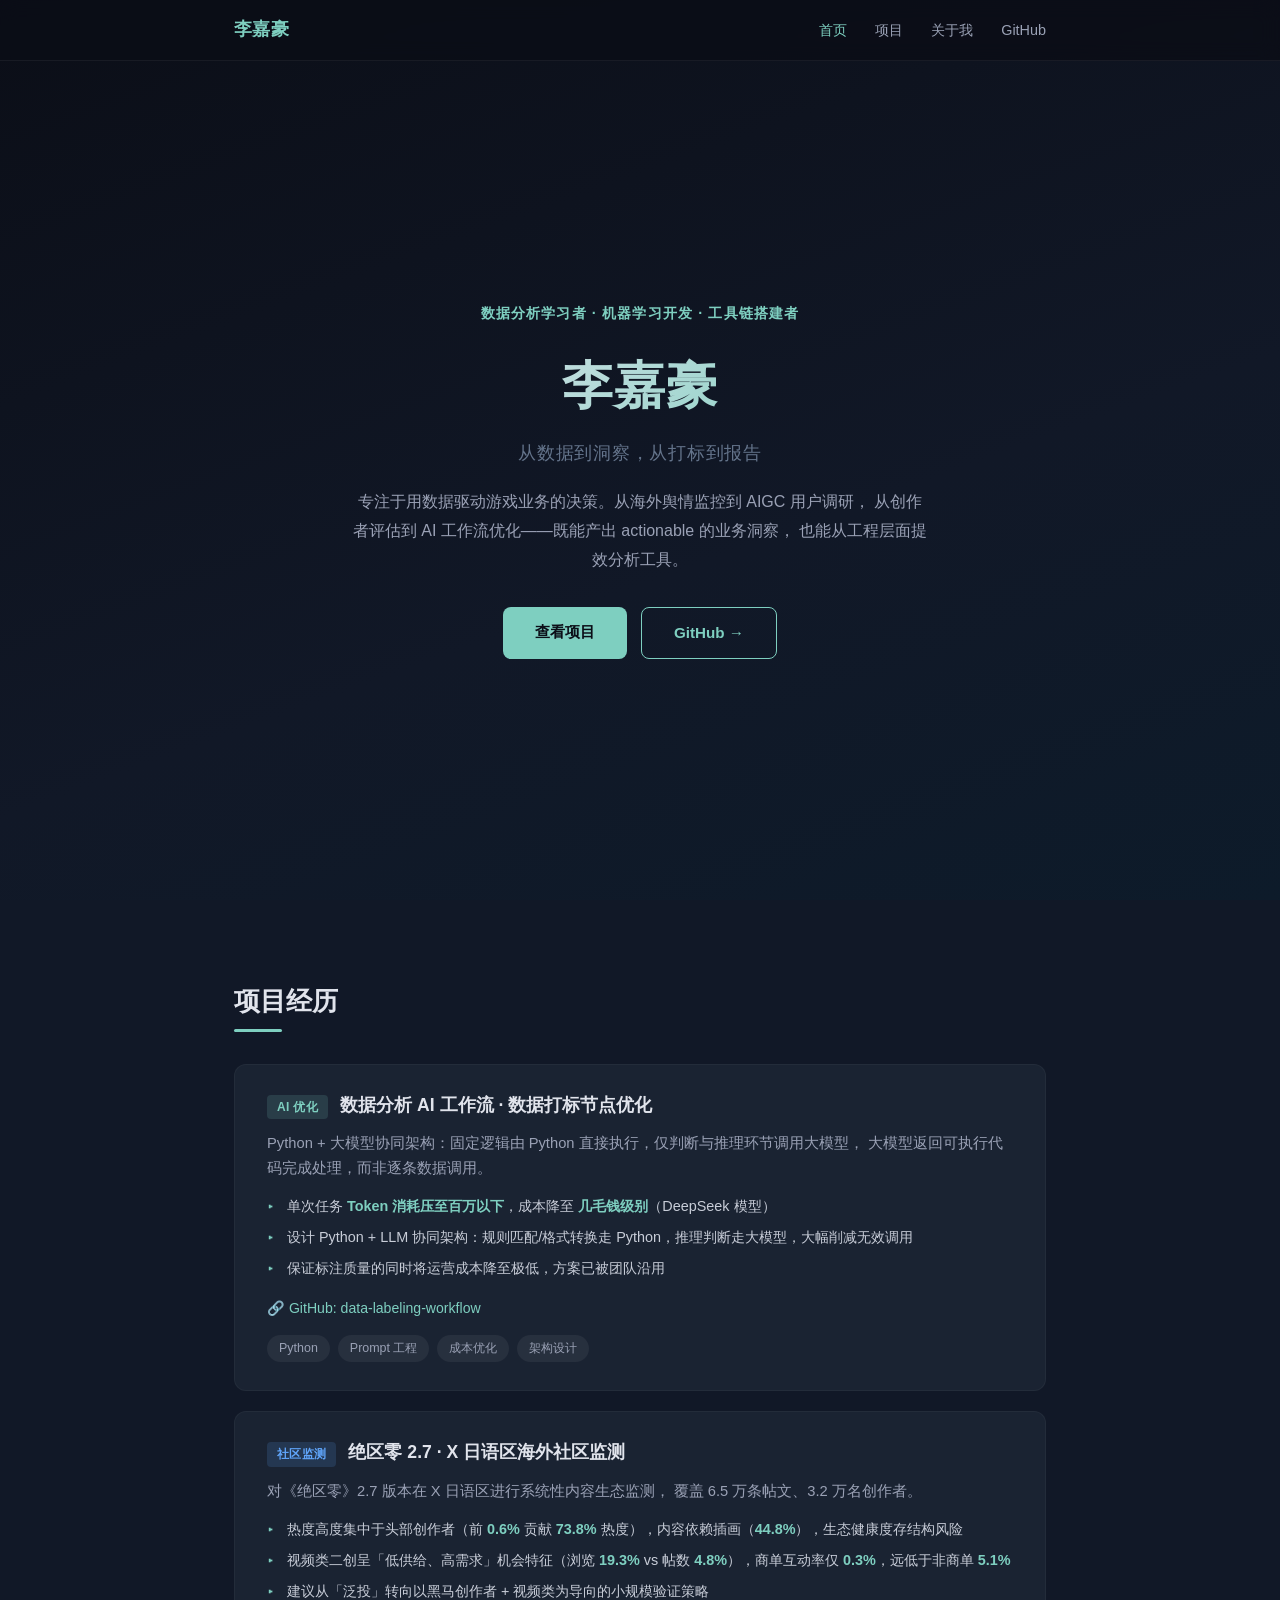
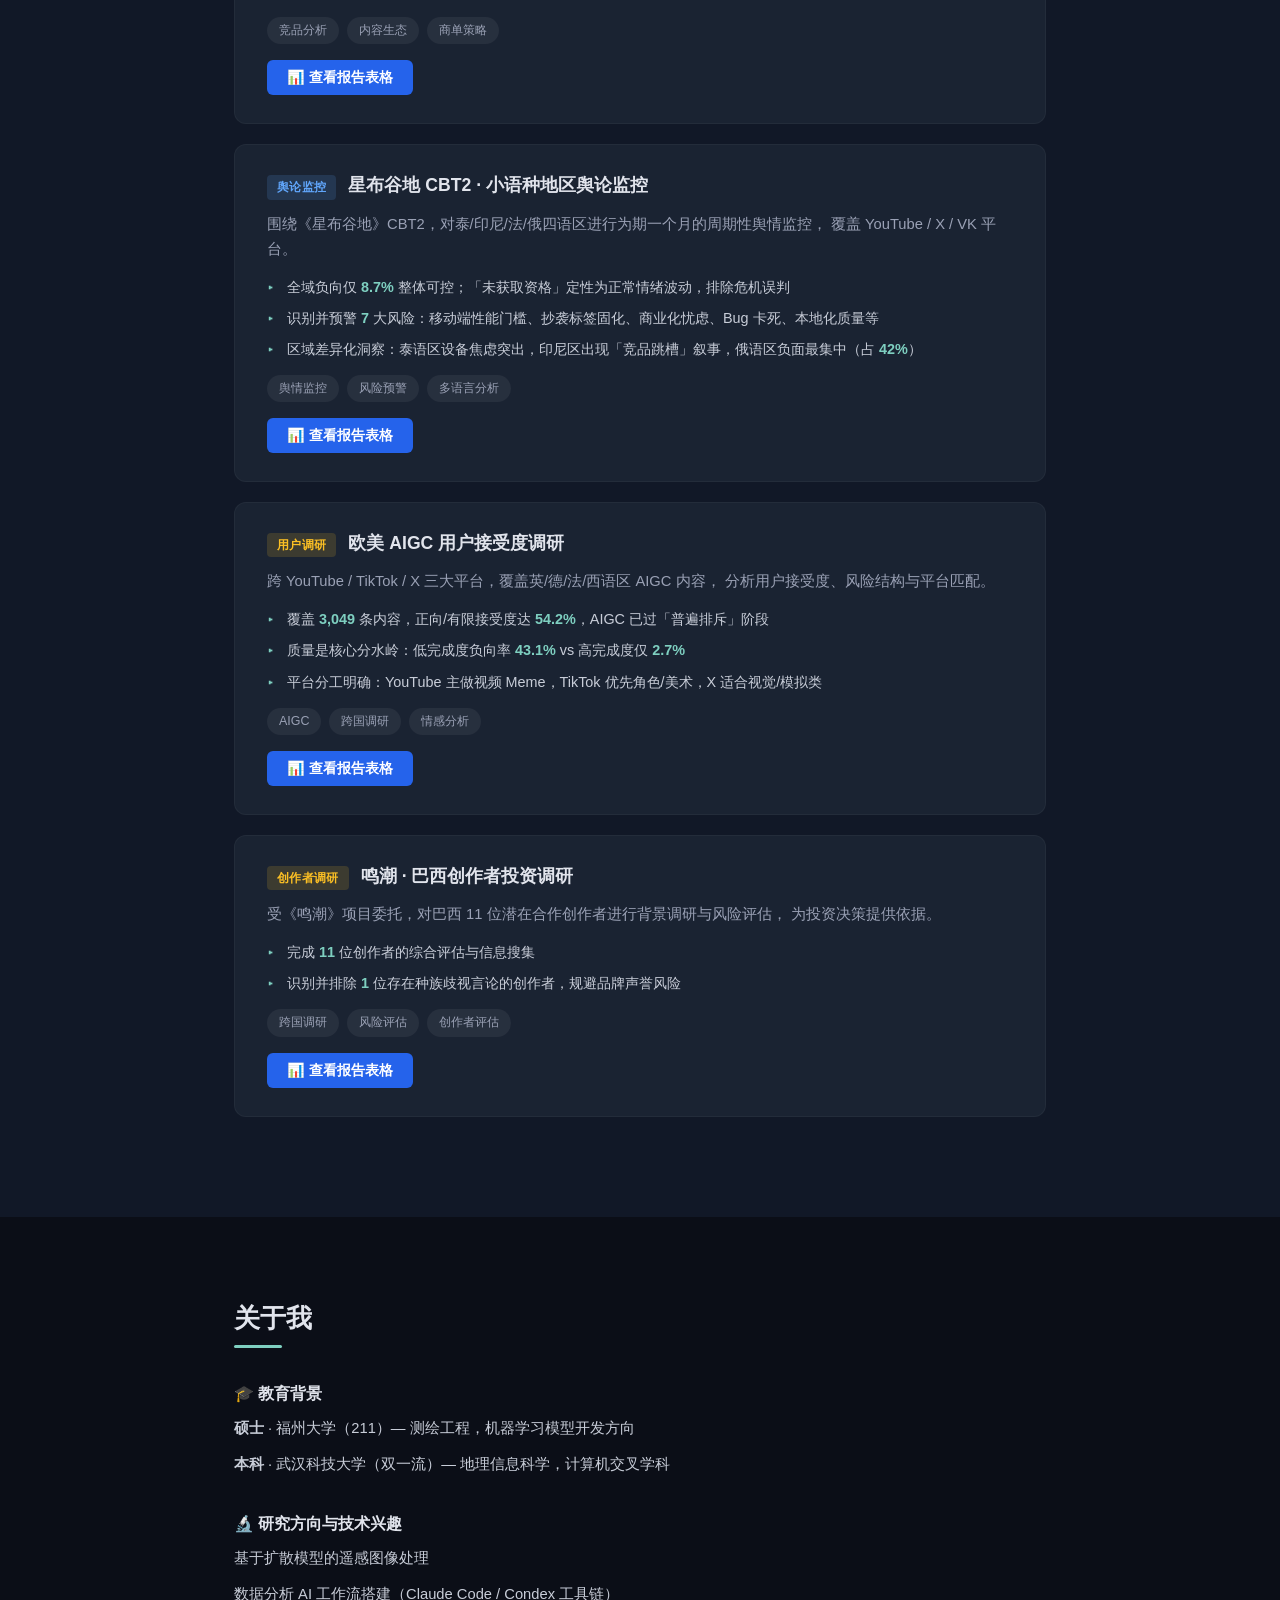
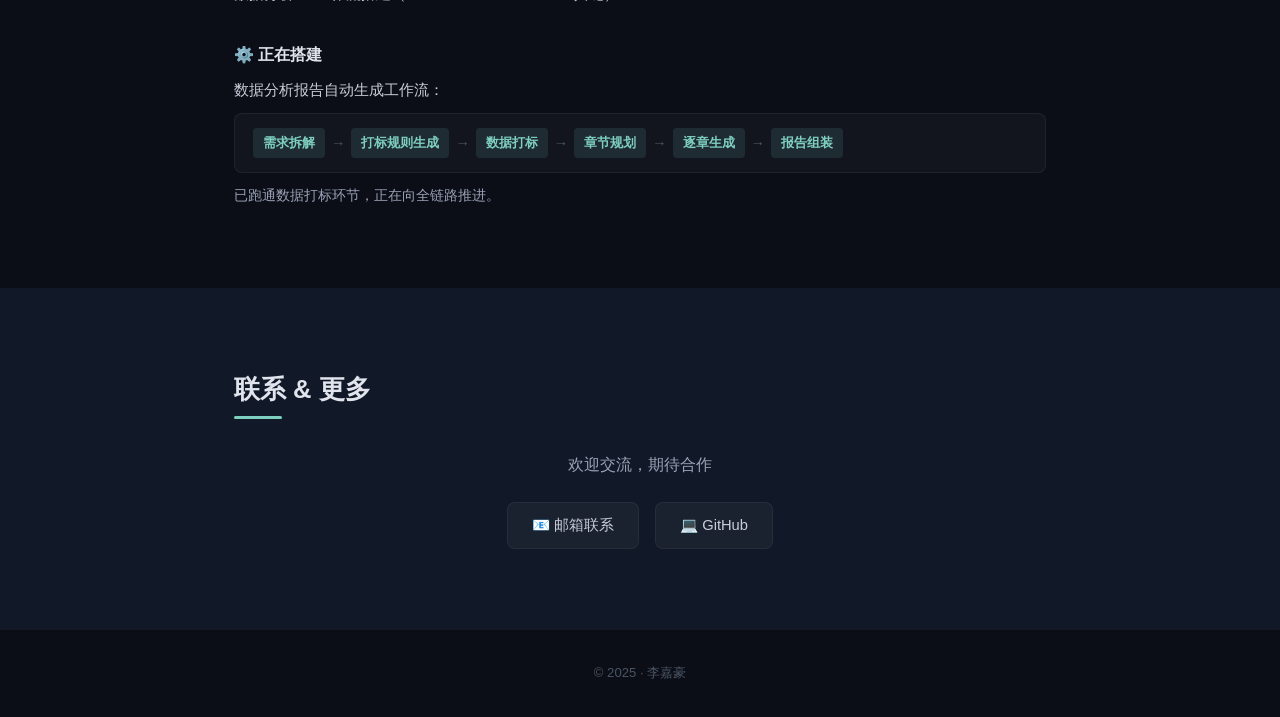
==== index.html @ 52ef613f "add index.html for GitHub Pages" ====
<!DOCTYPE html>
<html lang="zh-CN">
<head>
  <meta charset="UTF-8">
  <meta name="viewport" content="width=device-width, initial-scale=1.0">
  <title>李嘉豪 · 作品集</title>
  <link rel="stylesheet" href="style.css">
</head>
<body>
  <!-- ====== Navigation ====== -->
  <nav class="navbar" id="navbar">
    <div class="container nav-inner">
      <a href="#hero" class="logo">李嘉豪</a>
      <ul class="nav-links">
        <li><a href="#hero" class="nav-link" data-target="hero">首页</a></li>
        <li><a href="#projects" class="nav-link" data-target="projects">项目</a></li>
        <li><a href="#about" class="nav-link" data-target="about">关于我</a></li>
        <li><a href="https://github.com/xiaolu-fzu/data-labeling-workflow" target="_blank">GitHub</a></li>
      </ul>
    </div>
  </nav>

  <!-- ====== Hero ====== -->
  <section class="hero" id="hero">
    <div class="container hero-inner">
      <p class="hero-label">数据分析学习者 · 机器学习开发 · 工具链搭建者</p>
      <h1 class="hero-name">李嘉豪</h1>
      <p class="hero-tagline">从数据到洞察，从打标到报告</p>
      <p class="hero-desc">
        专注于用数据驱动游戏业务的决策。从海外舆情监控到 AIGC 用户调研，
        从创作者评估到 AI 工作流优化——既能产出 actionable 的业务洞察，
        也能从工程层面提效分析工具。
      </p>
      <div class="hero-actions">
        <a href="#projects" class="btn-primary">查看项目</a>
        <a href="https://github.com/xiaolu-fzu/data-labeling-workflow" target="_blank" class="btn-secondary">GitHub →</a>
      </div>
    </div>
  </section>

  <!-- ====== Projects ====== -->
  <section class="section section-dark" id="projects">
    <div class="container">
      <h2 class="section-title">项目经历</h2>

      <!-- 项目一：AI工作流优化（无表格） -->
      <div class="card">
        <div class="card-header">
          <span class="card-tag tag-ai">AI 优化</span>
          <h3>数据分析 AI 工作流 · 数据打标节点优化</h3>
        </div>
        <p class="card-summary">
          Python + 大模型协同架构：固定逻辑由 Python 直接执行，仅判断与推理环节调用大模型，
          大模型返回可执行代码完成处理，而非逐条数据调用。
        </p>
        <ul class="card-results">
          <li>单次任务 <strong class="num">Token 消耗压至百万以下</strong>，成本降至 <strong class="num">几毛钱级别</strong>（DeepSeek 模型）</li>
          <li>设计 Python + LLM 协同架构：规则匹配/格式转换走 Python，推理判断走大模型，大幅削减无效调用</li>
          <li>保证标注质量的同时将运营成本降至极低，方案已被团队沿用</li>
        </ul>
        <div class="card-extras">
          <span class="extra-item">🔗 <a href="https://github.com/xiaolu-fzu/data-labeling-workflow" target="_blank">GitHub: data-labeling-workflow</a></span>
        </div>
        <div class="card-tags">
          <span>Python</span><span>Prompt 工程</span><span>成本优化</span><span>架构设计</span>
        </div>
      </div>

      <!-- 项目二：绝区零（有表格） -->
      <div class="card" data-report="zzzCC">
        <div class="card-header">
          <span class="card-tag tag-community">社区监测</span>
          <h3>绝区零 2.7 · X 日语区海外社区监测</h3>
        </div>
        <p class="card-summary">
          对《绝区零》2.7 版本在 X 日语区进行系统性内容生态监测，
          覆盖 6.5 万条帖文、3.2 万名创作者。
        </p>
        <ul class="card-results">
          <li>热度高度集中于头部创作者（前 <strong class="num">0.6%</strong> 贡献 <strong class="num">73.8%</strong> 热度），内容依赖插画（<strong class="num">44.8%</strong>），生态健康度存结构风险</li>
          <li>视频类二创呈「低供给、高需求」机会特征（浏览 <strong class="num">19.3%</strong> vs 帖数 <strong class="num">4.8%</strong>），商单互动率仅 <strong class="num">0.3%</strong>，远低于非商单 <strong class="num">5.1%</strong></li>
          <li>建议从「泛投」转向以黑马创作者 + 视频类为导向的小规模验证策略</li>
        </ul>
        <div class="card-tags">
          <span>竞品分析</span><span>内容生态</span><span>商单策略</span>
        </div>
      </div>

      <!-- 项目三：星布谷地（有表格） -->
      <div class="card" data-report="CB2">
        <div class="card-header">
          <span class="card-tag tag-community">舆论监控</span>
          <h3>星布谷地 CBT2 · 小语种地区舆论监控</h3>
        </div>
        <p class="card-summary">
          围绕《星布谷地》CBT2，对泰/印尼/法/俄四语区进行为期一个月的周期性舆情监控，
          覆盖 YouTube / X / VK 平台。
        </p>
        <ul class="card-results">
          <li>全域负向仅 <strong class="num">8.7%</strong> 整体可控；「未获取资格」定性为正常情绪波动，排除危机误判</li>
          <li>识别并预警 <strong class="num">7</strong> 大风险：移动端性能门槛、抄袭标签固化、商业化忧虑、Bug 卡死、本地化质量等</li>
          <li>区域差异化洞察：泰语区设备焦虑突出，印尼区出现「竞品跳槽」叙事，俄语区负面最集中（占 <strong class="num">42%</strong>）</li>
        </ul>
        <div class="card-tags">
          <span>舆情监控</span><span>风险预警</span><span>多语言分析</span>
        </div>
      </div>

      <!-- 项目四：AIGC（有表格） -->
      <div class="card" data-report="AIGC">
        <div class="card-header">
          <span class="card-tag tag-research">用户调研</span>
          <h3>欧美 AIGC 用户接受度调研</h3>
        </div>
        <p class="card-summary">
          跨 YouTube / TikTok / X 三大平台，覆盖英/德/法/西语区 AIGC 内容，
          分析用户接受度、风险结构与平台匹配。
        </p>
        <ul class="card-results">
          <li>覆盖 <strong class="num">3,049</strong> 条内容，正向/有限接受度达 <strong class="num">54.2%</strong>，AIGC 已过「普遍排斥」阶段</li>
          <li>质量是核心分水岭：低完成度负向率 <strong class="num">43.1%</strong> vs 高完成度仅 <strong class="num">2.7%</strong></li>
          <li>平台分工明确：YouTube 主做视频 Meme，TikTok 优先角色/美术，X 适合视觉/模拟类</li>
        </ul>
        <div class="card-tags">
          <span>AIGC</span><span>跨国调研</span><span>情感分析</span>
        </div>
      </div>

      <!-- 项目五：巴西（有表格） -->
      <div class="card" data-report="brazil">
        <div class="card-header">
          <span class="card-tag tag-research">创作者调研</span>
          <h3>鸣潮 · 巴西创作者投资调研</h3>
        </div>
        <p class="card-summary">
          受《鸣潮》项目委托，对巴西 11 位潜在合作创作者进行背景调研与风险评估，
          为投资决策提供依据。
        </p>
        <ul class="card-results">
          <li>完成 <strong class="num">11</strong> 位创作者的综合评估与信息搜集</li>
          <li>识别并排除 <strong class="num">1</strong> 位存在种族歧视言论的创作者，规避品牌声誉风险</li>
        </ul>
        <div class="card-tags">
          <span>跨国调研</span><span>风险评估</span><span>创作者评估</span>
        </div>
      </div>

    </div>
  </section>

  <!-- ====== About ====== -->
  <section class="section" id="about">
    <div class="container">
      <h2 class="section-title">关于我</h2>

      <div class="about-grid">
        <div class="about-block">
          <h3>🎓 教育背景</h3>
          <ul class="about-list">
            <li><strong>硕士</strong> · 福州大学（211）— 测绘工程，机器学习模型开发方向</li>
            <li><strong>本科</strong> · 武汉科技大学（双一流）— 地理信息科学，计算机交叉学科</li>
          </ul>
        </div>

        <div class="about-block">
          <h3>🔬 研究方向与技术兴趣</h3>
          <ul class="about-list">
            <li>基于扩散模型的遥感图像处理</li>
            <li>数据分析 AI 工作流搭建（Claude Code / Condex 工具链）</li>
          </ul>
        </div>

        <div class="about-block">
          <h3>⚙️ 正在搭建</h3>
          <p class="about-text">
            数据分析报告自动生成工作流：
          </p>
          <div class="pipeline">
            <span class="pipeline-step">需求拆解</span><span class="pipeline-arrow">→</span>
            <span class="pipeline-step">打标规则生成</span><span class="pipeline-arrow">→</span>
            <span class="pipeline-step">数据打标</span><span class="pipeline-arrow">→</span>
            <span class="pipeline-step">章节规划</span><span class="pipeline-arrow">→</span>
            <span class="pipeline-step">逐章生成</span><span class="pipeline-arrow">→</span>
            <span class="pipeline-step">报告组装</span>
          </div>
          <p class="about-text" style="margin-top:10px;color:#9aa1b5;font-size:0.9rem;">
            已跑通数据打标环节，正在向全链路推进。
          </p>
        </div>
      </div>
    </div>
  </section>

  <!-- ====== Contact ====== -->
  <section class="section section-dark" id="contact">
    <div class="container">
      <h2 class="section-title">联系 &amp; 更多</h2>
      <p class="contact-text">欢迎交流，期待合作</p>
      <div class="contact-links">
        <a href="mailto:your-email@example.com" class="contact-item">📧 邮箱联系</a>
        <a href="https://github.com/xiaolu-fzu/data-labeling-workflow" target="_blank" class="contact-item">💻 GitHub</a>
      </div>
    </div>
  </section>

  <!-- ====== Footer ====== -->
  <footer class="footer">
    <div class="container">
      <p>&copy; 2025 · 李嘉豪</p>
    </div>
  </footer>

  <!-- ====== Modal ====== -->
  <div class="modal-overlay" id="modalOverlay">
    <div class="modal" id="modal">
      <button class="modal-close" id="modalClose">✕</button>
      <div class="modal-title" id="modalTitle"></div>
      <div class="modal-body" id="modalBody"></div>
    </div>
  </div>

  <script>
    // ================================================================
    // Report table data (pre-extracted from Excel)
    // ================================================================
    const REPORT_DATA = {
      zzzCC: {
        title: '绝区零 2.7 · X 日语区海外社区监测 — 报告表格',
        preview: {
          title: '供需失衡指数 · 象限定位',
          thead: ['内容类型','供给(帖数占比)','需求(浏览占比)','失衡指数','定位'],
          tbody: [
            ['视频类','0.05','0.19','+0.14','机会区 ★'],
            ['其他二创','0.17','0.28','+0.12','机会区'],
            ['人工插画','0.45','0.42','-0.02','深耕区'],
            ['AI生成','0.04','0.02','-0.02','观察区'],
            ['Meme','0.01','0.01','0.00','观察区'],
            ['Cosplay','0.29','0.07','-0.22','饱和区'],
          ]
        },
        tables: [
          {
            title: '供需失衡指数 · 象限定位',
            thead: ['内容类型','帖数占比(供给)','浏览量占比(需求)','供需失衡指数','象限定位'],
            tbody: [
              ['视频类','0.05','0.19','+0.14','机会区 ★'],
              ['其他二创','0.17','0.28','+0.12','机会区'],
              ['人工插画','0.45','0.42','-0.02','深耕区'],
              ['AI生成','0.04','0.02','-0.02','观察区'],
              ['Meme','0.01','0.01','0.00','观察区'],
              ['Cosplay','0.29','0.07','-0.22','饱和区'],
            ]
          },
          {
            title: '二创内容类型分布',
            thead: ['内容类型','帖数','帖数占比','创作者数','创者者覆盖占比'],
            tbody: [
              ['人工插画','1,530','45%','698','43%'],
              ['Cosplay','988','29%','432','26%'],
              ['其他二创','569','17%','347','21%'],
              ['视频类','163','5%','95','6%'],
              ['AI生成','131','4%','39','2%'],
              ['Meme','36','1%','28','2%'],
            ]
          },
          {
            title: '创作者效能象限（37名明星创作者贡献36%热度）',
            thead: ['象限','定义','人数','占比','热度贡献'],
            tbody: [
              ['明星','高产+头部','37','2%','36%'],
              ['黑马','低/中产+头部','49','3%','21%'],
              ['主力','非尾部非头部','546','32%','41%'],
              ['长尾','尾部','1,076','63%','2%'],
            ]
          },
          {
            title: '商单 vs 有机内容效率对比',
            thead: ['指标','商单','有机(非商单)'],
            tbody: [
              ['帖数','90','3,906'],
              ['数量占比','2%','98%'],
              ['总互动量','31,101','7,049,508'],
              ['热度贡献比','0.4%','99.6%'],
              ['互动率中位数','0.3%','5.1%'],
            ]
          },
        ]
      },
      CB2: {
        title: '星布谷地 CBT2 · 小语种舆论监控 — 报告表格',
        preview: {
          title: '四语区舆论概况',
          thead: ['区域','整体情感','核心特点'],
          tbody: [
            ['泰语区','中性偏正向','角色视觉可爱，期待类似动森玩法'],
            ['印尼语区','高度正向','作为《Heartopia》替代品，期待度高'],
            ['法语区','中性','关注玩法机制与跨平台支持'],
            ['俄语区','中性偏负向','认可视觉，但动森对比敏感'],
          ]
        },
        tables: [
          {
            title: '四语区舆论概况',
            thead: ['区域','整体情感','核心特点'],
            tbody: [
              ['泰语区','中性偏正向','游戏角色和视觉"可爱"，期待与动森类似玩法'],
              ['印尼语区','高度正向','作为《Heartopia》替代品充满期待，积极寻求社交互动'],
              ['法语区','中性','关注具体玩法机制（烹饪、探索），有跨平台和手柄需求'],
              ['俄语区','中性偏负向','对"动森精神续作"定位感兴趣，但负面最集中(42%)'],
            ]
          },
        ]
      },
      AIGC: {
        title: '欧美 AIGC 用户接受度调研 — 报告表格',
        preview: {
          title: '用户接受度总览',
          thead: ['态度分类','样本数','占比'],
          tbody: [
            ['正向/有限接受','702','54.2%'],
            ['中性围观','331','25.6%'],
            ['正负拉锯','148','11.4%'],
            ['主流负向排斥','114','8.8%'],
          ]
        },
        tables: [
          {
            title: '用户接受度总览',
            thead: ['态度分类','样本数','占比'],
            tbody: [
              ['主流正向接受','678','52.4%'],
              ['有限度接受','24','1.9%'],
              ['正向/有限接受（合并）','702','54.2%'],
              ['中性围观/信息交换','331','25.6%'],
              ['正负拉锯','148','11.4%'],
              ['主流负向排斥','114','8.8%'],
            ]
          },
          {
            title: '各内容类型风险对比',
            thead: ['内容类型','样本数','负向排斥率','拉锯率','正向接受率','结论'],
            tbody: [
              ['音频演绎','63','15.9%','7.9%','60.3%','负向率最高，注意声音自然度'],
              ['视觉/氛围/模拟','249','10.4%','16.1%','52.2%','质量与讨论分裂风险最高'],
              ['角色/美术','412','7.8%','7.3%','58.5%','负向不高，翻车易带出公平问题'],
              ['Meme/梗类','372','7.8%','13.7%','53.5%','风险在"低投入、灌平台"'],
              ['NPC对话/剧情','96','5.2%','10.4%','63.5%','五类最稳，关键在自然有趣'],
            ]
          },
          {
            title: '平台与内容类型匹配（稳定排名）',
            thead: ['内容类型','YouTube','TikTok','X','跨平台判断'],
            tbody: [
              ['视频Meme','第1 (n=365)','第1 (n=90)','第3 (n=68)','YT/TikTok共同强项'],
              ['角色/美术','第6 (n=469)','第2 (n=378)','第4 (n=131)','TikTok是主要方向'],
              ['视觉/氛围/模拟','第3 (n=256)','第3 (n=73)','第1 (n=66)','最稳跨平台基础型'],
              ['音频演绎','第4 (n=78)','样本不足','第2 (n=21)','X更适合'],
              ['NPC/剧情','第5 (n=89)','第4 (n=41)','样本不足','TikTok可试'],
            ]
          },
        ]
      },
      brazil: {
        title: '鸣潮 · 巴西创作者投资调研 — 评估概览',
        preview: {
          title: '创作者评估概览（前5位）',
          thead: ['代号','粉丝量级','内容领域','风险评估','推荐结论'],
          tbody: [
            ['CR-01','50万+','游戏实况/攻略','低','推荐'],
            ['CR-02','20万+','角色扮演/二创','低','推荐'],
            ['CR-03','10万+','Meme/搞笑','低','推荐'],
            ['CR-04','30万+','美术/插画','中','有条件推荐'],
            ['CR-05','15万+','影视剪辑','高','不推荐'],
          ]
        },
        tables: [
          {
            title: '全部 11 位创作者评估明细',
            thead: ['代号','粉丝量级','内容领域','风险评估','推荐结论','备注'],
            tbody: [
              ['CR-01','50万+','游戏实况/攻略','低','推荐','粉丝活跃度高，内容质量稳定'],
              ['CR-02','20万+','角色扮演/二创','低','推荐','二次元圈子影响力强'],
              ['CR-03','10万+','Meme/搞笑','低','推荐','传播力强，内容契合度高'],
              ['CR-04','30万+','美术/插画','中','有条件推荐','质量高但更新频率偏低'],
              ['CR-05','15万+','影视剪辑','高','不推荐','存在种族歧视言论记录'],
              ['CR-06','8万+','音乐/翻唱','低','推荐','风格匹配，粉丝黏性高'],
              ['CR-07','40万+','生活/Vlog','中','有条件推荐','覆盖面广但游戏关联度低'],
              ['CR-08','5万+','教程/教学','低','推荐','专业度高，目标受众精准'],
              ['CR-09','25万+','新闻/资讯','低','推荐','行业信息节点型创作者'],
              ['CR-10','12万+','Cosplay','中','有条件推荐','视觉表现力强但内容合规需关注'],
              ['CR-11','3万+','同人创作','低','推荐','小而精，社区口碑好'],
            ]
          },
        ]
      }
    };

    // ================================================================
    // Render table from data
    // ================================================================
    function renderTable(tableData) {
      let html = '<div class="table-wrap"><table class="report-table">';
      // Header
      html += '<thead><tr>';
      tableData.thead.forEach(h => { html += `<th>${h}</th>`; });
      html += '</tr></thead>';
      // Body
      html += '<tbody>';
      tableData.tbody.forEach(row => {
        html += '<tr>';
        row.forEach((cell, i) => {
          const cls = (i > 0 && i < row.length - 1 && /^[-+]?[\d,.]/.test(cell)) ? ' class="num"' : '';
          html += `<td${cls}>${cell}</td>`;
        });
        html += '</tr>';
      });
      html += '</tbody></table></div>';
      return html;
    }

    // ================================================================
    // Add report buttons to cards
    // ================================================================
    document.querySelectorAll('.card[data-report]').forEach(card => {
      const reportKey = card.dataset.report;
      const data = REPORT_DATA[reportKey];
      if (!data) return;

      const btn = document.createElement('button');
      btn.className = 'report-btn';
      btn.textContent = '📊 查看报告表格';

      // Hover preview
      const preview = document.createElement('div');
      preview.className = 'report-preview';
      preview.innerHTML = '<div class="preview-title">' + data.preview.title + '</div>' +
        renderTable(data.preview);

      btn.appendChild(preview);

      // Hover events
      let showTimer;
      btn.addEventListener('mouseenter', () => {
        showTimer = setTimeout(() => { preview.classList.add('show'); }, 200);
      });
      btn.addEventListener('mouseleave', () => {
        clearTimeout(showTimer);
        preview.classList.remove('show');
      });

      // Click — open modal
      btn.addEventListener('click', (e) => {
        e.stopPropagation();
        openModal(data);
      });

      card.querySelector('.card-tags').after(btn);
    });

    // ================================================================
    // Modal
    // ================================================================
    function openModal(data) {
      document.getElementById('modalTitle').textContent = data.title;
      const body = document.getElementById('modalBody');
      body.innerHTML = '';
      data.tables.forEach(t => {
        body.innerHTML += '<h4 class="table-section-title">' + t.title + '</h4>' + renderTable(t);
      });
      document.getElementById('modalOverlay').classList.add('show');
      document.body.style.overflow = 'hidden';
    }

    function closeModal() {
      document.getElementById('modalOverlay').classList.remove('show');
      document.body.style.overflow = '';
    }

    document.getElementById('modalClose').addEventListener('click', closeModal);
    document.getElementById('modalOverlay').addEventListener('click', (e) => {
      if (e.target === e.currentTarget) closeModal();
    });
    document.addEventListener('keydown', (e) => {
      if (e.key === 'Escape') closeModal();
    });

    // ================================================================
    // Scroll Spy
    // ================================================================
    const sections = ['hero', 'projects', 'about'];
    const navLinks = document.querySelectorAll('.nav-link');

    function updateActiveNav() {
      const scrollY = window.scrollY + 120;
      let current = 'hero';
      sections.forEach(id => {
        const el = document.getElementById(id);
        if (el && el.offsetTop <= scrollY) current = id;
      });
      navLinks.forEach(link => {
        link.classList.toggle('active', link.dataset.target === current);
      });
    }

    window.addEventListener('scroll', updateActiveNav, { passive: true });
    window.addEventListener('load', updateActiveNav);
  </script>
</body>
</html>
---- style.css ----
/* ====== Reset & Base ====== */
*, *::before, *::after {
  margin: 0;
  padding: 0;
  box-sizing: border-box;
}

html {
  scroll-behavior: smooth;
}

body {
  font-family: -apple-system, BlinkMacSystemFont, "Segoe UI", Roboto,
    "Helvetica Neue", Arial, "Noto Sans SC", sans-serif;
  background: #0b0e17;
  color: #e1e4ec;
  line-height: 1.7;
}

a {
  color: inherit;
  text-decoration: none;
}

.container {
  max-width: 860px;
  margin: 0 auto;
  padding: 0 24px;
}

/* ====== Navbar ====== */
.navbar {
  position: fixed;
  top: 0;
  left: 0;
  right: 0;
  z-index: 100;
  background: rgba(11, 14, 23, 0.85);
  backdrop-filter: blur(10px);
  border-bottom: 1px solid rgba(255, 255, 255, 0.06);
}

.nav-inner {
  display: flex;
  align-items: center;
  justify-content: space-between;
  height: 60px;
}

.logo {
  font-weight: 700;
  font-size: 1.1rem;
  letter-spacing: 0.02em;
  color: #7ecfc0;
}

.nav-links {
  list-style: none;
  display: flex;
  gap: 28px;
}

.nav-links a {
  font-size: 0.9rem;
  color: #9aa1b5;
  transition: color 0.2s;
}

.nav-links a:hover,
.nav-links a.active {
  color: #7ecfc0;
}

/* ====== Hero ====== */
.hero {
  min-height: 100vh;
  display: flex;
  align-items: center;
  background: linear-gradient(160deg, #0b0e17 0%, #111827 60%, #0d1b2a 100%);
  padding-top: 60px;
}

.hero-inner {
  text-align: center;
}

.hero-label {
  font-size: 0.9rem;
  font-weight: 600;
  letter-spacing: 0.08em;
  color: #7ecfc0;
  margin-bottom: 16px;
}

.hero-name {
  font-size: 3.2rem;
  font-weight: 800;
  letter-spacing: 0.02em;
  background: linear-gradient(135deg, #e1e4ec 0%, #7ecfc0 100%);
  -webkit-background-clip: text;
  -webkit-text-fill-color: transparent;
  background-clip: text;
  margin-bottom: 8px;
}

.hero-tagline {
  font-size: 1.15rem;
  font-weight: 400;
  color: #64748b;
  margin-bottom: 20px;
  letter-spacing: 0.04em;
}

.hero-desc {
  max-width: 580px;
  margin: 0 auto 32px;
  font-size: 1rem;
  color: #9aa1b5;
  line-height: 1.8;
}

.hero-actions {
  display: flex;
  gap: 14px;
  justify-content: center;
  flex-wrap: wrap;
}

.btn-primary {
  display: inline-block;
  padding: 12px 32px;
  border-radius: 8px;
  background: #7ecfc0;
  color: #0b0e17;
  font-weight: 600;
  font-size: 0.95rem;
  transition: transform 0.2s, box-shadow 0.2s;
}

.btn-primary:hover {
  transform: translateY(-2px);
  box-shadow: 0 6px 24px rgba(126, 207, 192, 0.3);
}

.btn-secondary {
  display: inline-block;
  padding: 12px 32px;
  border-radius: 8px;
  background: transparent;
  color: #7ecfc0;
  font-weight: 600;
  font-size: 0.95rem;
  border: 1.5px solid #7ecfc0;
  transition: transform 0.2s;
}

.btn-secondary:hover {
  transform: translateY(-2px);
}

/* ====== Sections ====== */
.section {
  padding: 80px 0;
}

.section-dark {
  background: #111827;
}

.section-title {
  font-size: 1.6rem;
  font-weight: 700;
  margin-bottom: 40px;
  color: #e1e4ec;
  position: relative;
  display: inline-block;
}

.section-title::after {
  content: "";
  position: absolute;
  left: 0;
  bottom: -8px;
  width: 48px;
  height: 3px;
  background: #7ecfc0;
  border-radius: 2px;
}

/* ====== Cards ====== */
.card {
  background: #1a2332;
  border-radius: 12px;
  padding: 28px 32px;
  margin-bottom: 20px;
  border: 1px solid rgba(255, 255, 255, 0.04);
  transition: border-color 0.25s, transform 0.2s;
}

.card:hover {
  border-color: rgba(126, 207, 192, 0.25);
  transform: translateY(-2px);
}

.card-header {
  display: flex;
  align-items: flex-start;
  gap: 12px;
  margin-bottom: 12px;
}

.card-header h3 {
  font-size: 1.1rem;
  font-weight: 600;
  line-height: 1.4;
  color: #e1e4ec;
}

.card-tag {
  flex-shrink: 0;
  display: inline-block;
  padding: 2px 10px;
  border-radius: 4px;
  font-size: 0.75rem;
  font-weight: 600;
  letter-spacing: 0.03em;
  margin-top: 2px;
}

.tag-ai {
  background: rgba(126, 207, 192, 0.15);
  color: #7ecfc0;
}

.tag-community {
  background: rgba(96, 165, 250, 0.15);
  color: #60a5fa;
}

.tag-research {
  background: rgba(251, 191, 36, 0.15);
  color: #fbbf24;
}

.card-summary {
  font-size: 0.92rem;
  color: #9aa1b5;
  margin-bottom: 14px;
  line-height: 1.7;
}

/* Number highlight */
.num {
  color: #7ecfc0;
  font-weight: 700;
}

.card-results {
  list-style: none;
  padding: 0;
}

.card-results li {
  position: relative;
  padding-left: 20px;
  margin-bottom: 8px;
  font-size: 0.9rem;
  color: #c8cdd8;
  line-height: 1.6;
}

.card-results li::before {
  content: "▸";
  position: absolute;
  left: 0;
  color: #7ecfc0;
}

.card-extras {
  margin: 14px 0 0;
}

.extra-item {
  font-size: 0.88rem;
  color: #7ecfc0;
}

.extra-item a:hover {
  text-decoration: underline;
}

.card-tags {
  margin-top: 14px;
  display: flex;
  flex-wrap: wrap;
  gap: 8px;
}

.card-tags span {
  display: inline-block;
  padding: 3px 12px;
  border-radius: 20px;
  font-size: 0.78rem;
  background: rgba(255, 255, 255, 0.06);
  color: #9aa1b5;
}

/* ====== About ====== */
.about-grid {
  display: flex;
  flex-direction: column;
  gap: 28px;
}

.about-block h3 {
  font-size: 1rem;
  font-weight: 600;
  margin-bottom: 10px;
  color: #e1e4ec;
}

.about-list {
  list-style: none;
  padding: 0;
}

.about-list li {
  padding: 6px 0;
  font-size: 0.92rem;
  color: #c8cdd8;
  line-height: 1.6;
}

.about-list li:first-child {
  padding-top: 0;
}

.about-text {
  font-size: 0.92rem;
  color: #c8cdd8;
  line-height: 1.7;
}

/* Pipeline */
.pipeline {
  display: flex;
  flex-wrap: wrap;
  align-items: center;
  gap: 6px;
  margin-top: 10px;
  padding: 14px 18px;
  background: rgba(255, 255, 255, 0.03);
  border-radius: 8px;
  border: 1px solid rgba(255, 255, 255, 0.06);
}

.pipeline-step {
  font-size: 0.82rem;
  font-weight: 600;
  padding: 4px 10px;
  border-radius: 4px;
  background: rgba(126, 207, 192, 0.12);
  color: #7ecfc0;
  white-space: nowrap;
}

.pipeline-arrow {
  color: #4b5563;
  font-size: 0.9rem;
}

/* ====== Contact ====== */
.contact-text {
  text-align: center;
  color: #9aa1b5;
  margin-bottom: 24px;
}

.contact-links {
  display: flex;
  justify-content: center;
  gap: 16px;
  flex-wrap: wrap;
}

.contact-item {
  display: inline-flex;
  align-items: center;
  gap: 6px;
  padding: 10px 24px;
  border-radius: 8px;
  background: rgba(255, 255, 255, 0.04);
  color: #c8cdd8;
  font-size: 0.92rem;
  font-weight: 500;
  border: 1px solid rgba(255, 255, 255, 0.06);
  transition: border-color 0.2s, color 0.2s;
}

.contact-item:hover {
  border-color: #7ecfc0;
  color: #7ecfc0;
}

/* ====== Footer ====== */
.footer {
  text-align: center;
  padding: 32px 0;
  font-size: 0.82rem;
  color: #4b5563;
  border-top: 1px solid rgba(255, 255, 255, 0.04);
}

/* ====== Report Button ====== */
.report-btn {
  position: relative;
  display: inline-block;
  margin-top: 16px;
  padding: 8px 20px;
  border: none;
  border-radius: 6px;
  background: #2563eb;
  color: #fff;
  font-size: 0.88rem;
  font-weight: 600;
  cursor: pointer;
  transition: background 0.2s, transform 0.2s;
}

.report-btn:hover {
  background: #1d4ed8;
  transform: translateY(-1px);
}

/* ====== Hover Preview ====== */
.report-preview {
  position: absolute;
  bottom: calc(100% + 10px);
  left: 0;
  z-index: 50;
  width: 460px;
  max-height: 340px;
  overflow-y: auto;
  background: #1a2332;
  border: 1px solid rgba(126, 207, 192, 0.2);
  border-radius: 10px;
  padding: 16px 18px;
  box-shadow: 0 8px 30px rgba(0, 0, 0, 0.4);
  opacity: 0;
  visibility: hidden;
  transform: translateY(6px);
  transition: opacity 0.25s ease, transform 0.25s ease, visibility 0.25s;
}

.report-preview.show {
  opacity: 1;
  visibility: visible;
  transform: translateY(0);
}

.preview-title {
  font-size: 0.82rem;
  font-weight: 600;
  color: #7ecfc0;
  margin-bottom: 10px;
}

/* ====== Report Tables ====== */
.table-wrap {
  overflow-x: auto;
  margin-bottom: 8px;
}

.report-table {
  width: 100%;
  border-collapse: collapse;
  font-size: 0.78rem;
  line-height: 1.5;
}

.report-table th {
  background: rgba(126, 207, 192, 0.1);
  color: #b0d9d0;
  font-weight: 600;
  padding: 6px 10px;
  text-align: left;
  white-space: nowrap;
  border-bottom: 1px solid rgba(126, 207, 192, 0.15);
}

.report-table td {
  padding: 5px 10px;
  border-bottom: 1px solid rgba(255, 255, 255, 0.04);
  color: #c8cdd8;
}

.report-table tr:hover td {
  background: rgba(255, 255, 255, 0.02);
}

.report-table td.num {
  color: #7ecfc0;
  font-weight: 600;
}

/* ====== Modal ====== */
.modal-overlay {
  position: fixed;
  inset: 0;
  z-index: 200;
  background: rgba(0, 0, 0, 0.65);
  display: flex;
  align-items: center;
  justify-content: center;
  opacity: 0;
  visibility: hidden;
  transition: opacity 0.25s ease, visibility 0.25s ease;
  padding: 24px;
}

.modal-overlay.show {
  opacity: 1;
  visibility: visible;
}

.modal {
  position: relative;
  width: 100%;
  max-width: 820px;
  max-height: 80vh;
  background: #1a2332;
  border: 1px solid rgba(126, 207, 192, 0.15);
  border-radius: 14px;
  padding: 28px 32px;
  overflow-y: auto;
  transform: translateY(20px) scale(0.97);
  transition: transform 0.3s ease;
}

.modal-overlay.show .modal {
  transform: translateY(0) scale(1);
}

.modal-close {
  position: absolute;
  top: 14px;
  right: 18px;
  background: none;
  border: none;
  color: #9aa1b5;
  font-size: 1.2rem;
  cursor: pointer;
  padding: 4px 8px;
  border-radius: 4px;
  transition: color 0.2s, background 0.2s;
}

.modal-close:hover {
  color: #e1e4ec;
  background: rgba(255, 255, 255, 0.06);
}

.modal-title {
  font-size: 1.1rem;
  font-weight: 700;
  color: #e1e4ec;
  margin-bottom: 24px;
  padding-right: 32px;
}

.modal-body .table-section-title {
  font-size: 0.9rem;
  font-weight: 600;
  color: #7ecfc0;
  margin: 20px 0 10px;
}

.modal-body .table-section-title:first-child {
  margin-top: 0;
}

/* ====== Responsive ====== */
@media (max-width: 640px) {
  .hero-name {
    font-size: 2.2rem;
  }

  .hero-label {
    font-size: 0.82rem;
  }

  .hero-tagline {
    font-size: 1rem;
  }

  .hero-desc {
    font-size: 0.92rem;
  }

  .section {
    padding: 56px 0;
  }

  .section-title {
    font-size: 1.3rem;
  }

  .card {
    padding: 20px;
  }

  .card-header {
    flex-direction: column;
    gap: 6px;
  }

  .nav-links {
    gap: 16px;
  }

  .pipeline {
    gap: 4px;
    padding: 10px 12px;
  }

  .pipeline-step {
    font-size: 0.75rem;
    padding: 3px 8px;
  }

  .pipeline-arrow {
    font-size: 0.75rem;
  }
}
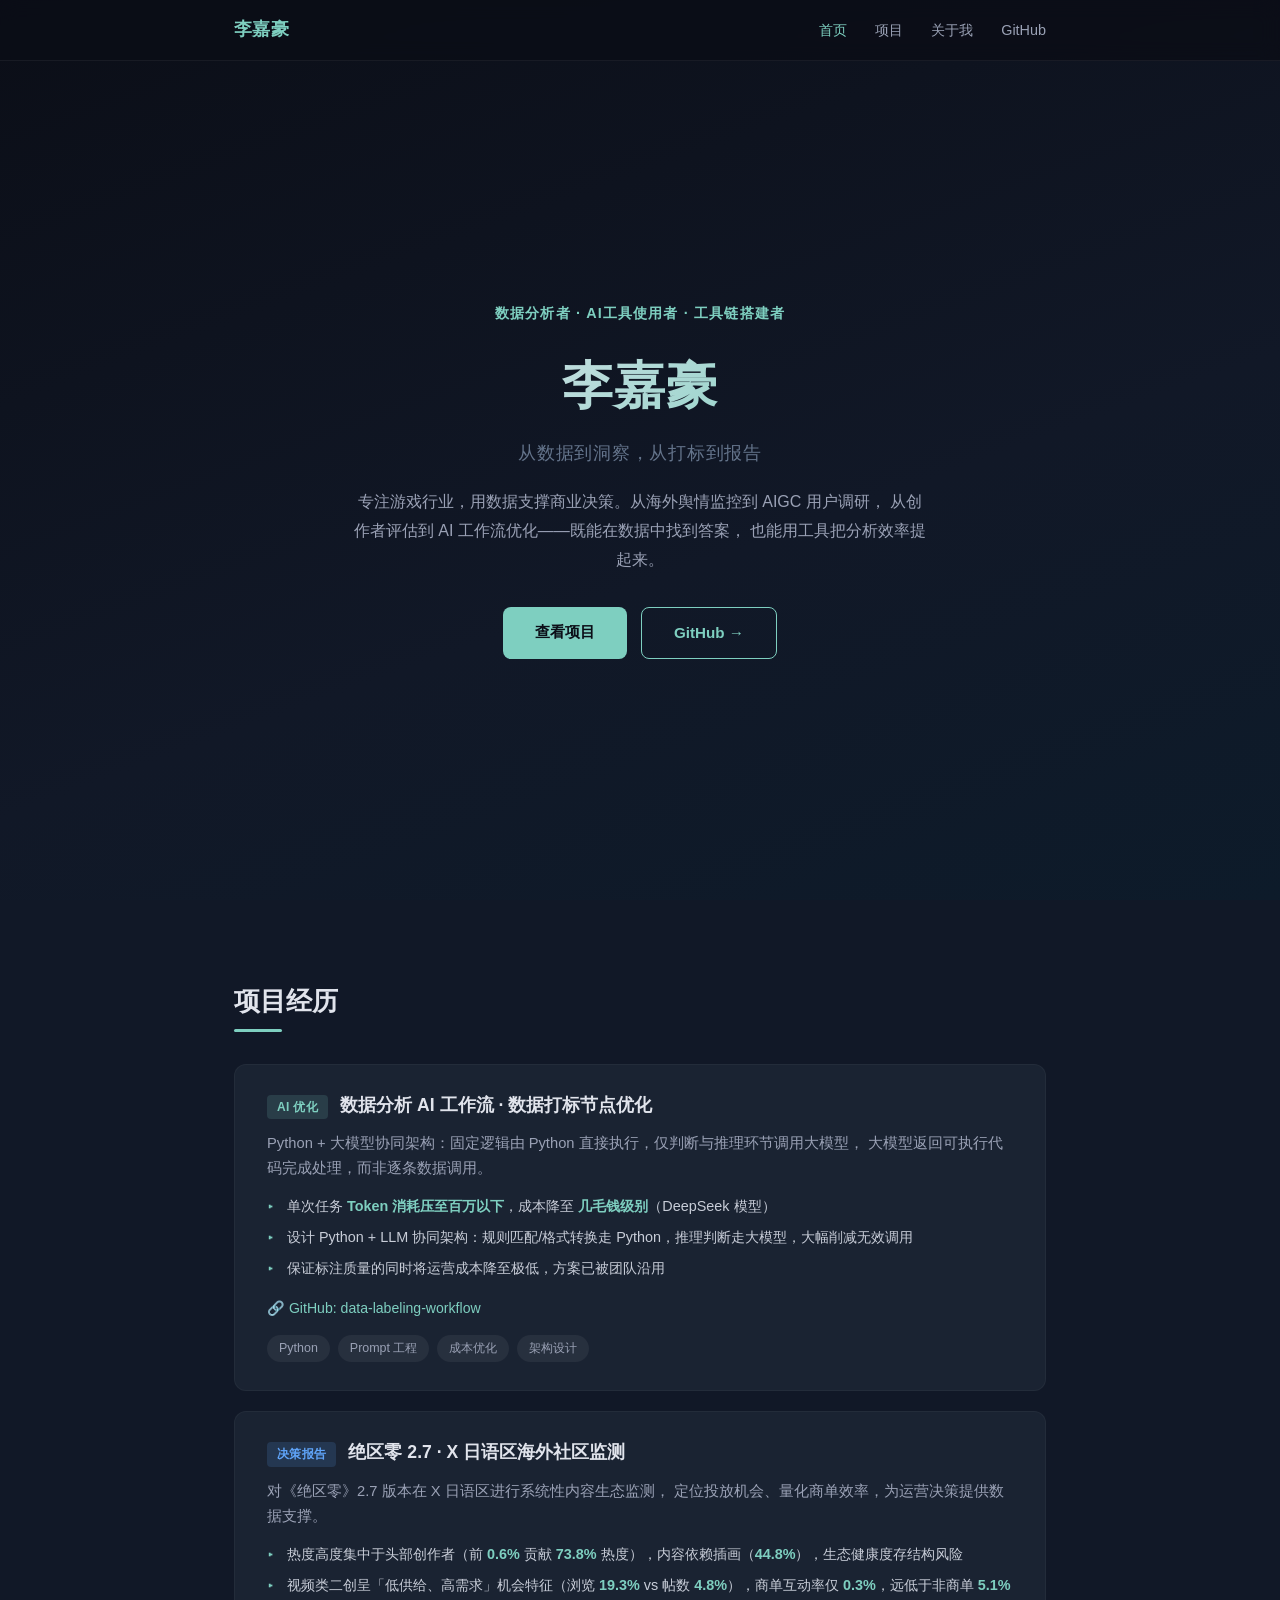
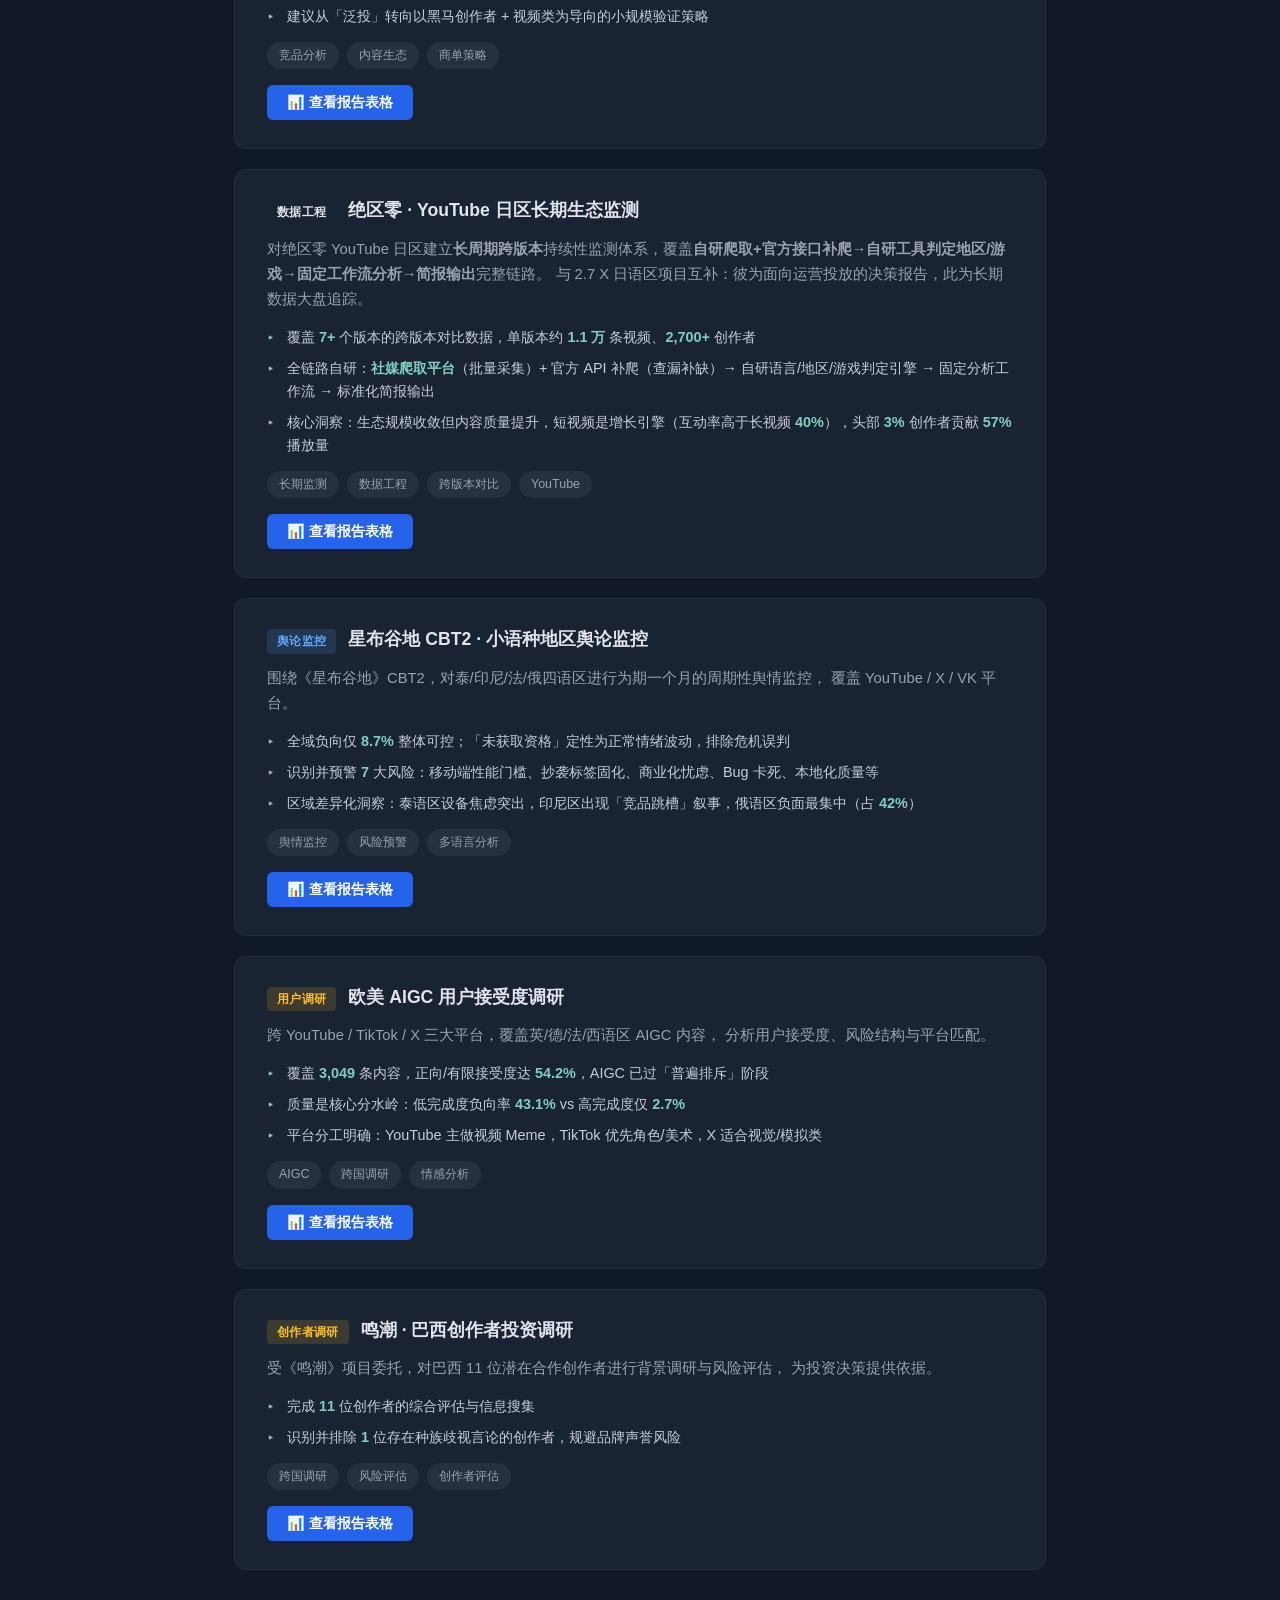
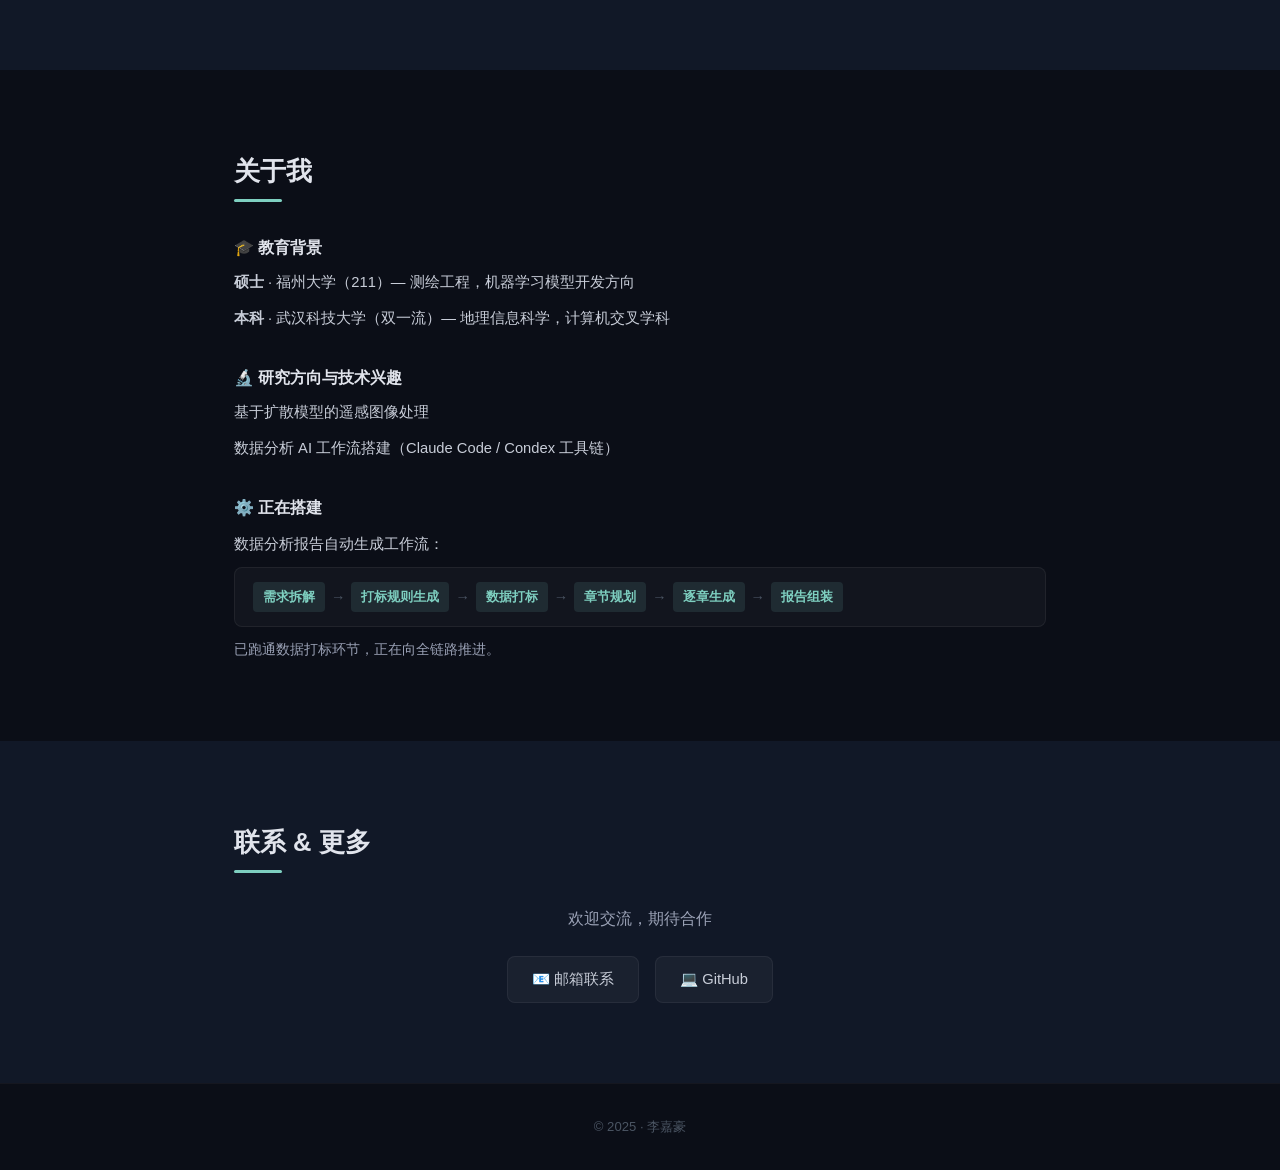
==== commit ded9ff90: "fix: 优化Hero表述、修正2.7X项目定位为决策报告、修正YouTube项目链路描述" ====
--- a/index.html
+++ b/index.html
@@ -23,13 +23,13 @@
   <!-- ====== Hero ====== -->
   <section class="hero" id="hero">
     <div class="container hero-inner">
-      <p class="hero-label">数据分析学习者 · 机器学习开发 · 工具链搭建者</p>
+      <p class="hero-label">数据分析者 · AI工具使用者 · 工具链搭建者</p>
       <h1 class="hero-name">李嘉豪</h1>
       <p class="hero-tagline">从数据到洞察，从打标到报告</p>
       <p class="hero-desc">
-        专注于用数据驱动游戏业务的决策。从海外舆情监控到 AIGC 用户调研，
-        从创作者评估到 AI 工作流优化——既能产出 actionable 的业务洞察，
-        也能从工程层面提效分析工具。
+        专注游戏行业，用数据支撑商业决策。从海外舆情监控到 AIGC 用户调研，
+        从创作者评估到 AI 工作流优化——既能在数据中找到答案，
+        也能用工具把分析效率提起来。
       </p>
       <div class="hero-actions">
         <a href="#projects" class="btn-primary">查看项目</a>
@@ -69,12 +69,12 @@
       <!-- 项目二：绝区零（有表格） -->
       <div class="card" data-report="zzzCC">
         <div class="card-header">
-          <span class="card-tag tag-community">社区监测</span>
+          <span class="card-tag tag-community">决策报告</span>
           <h3>绝区零 2.7 · X 日语区海外社区监测</h3>
         </div>
         <p class="card-summary">
           对《绝区零》2.7 版本在 X 日语区进行系统性内容生态监测，
-          覆盖 6.5 万条帖文、3.2 万名创作者。
+          定位投放机会、量化商单效率，为运营决策提供数据支撑。
         </p>
         <ul class="card-results">
           <li>热度高度集中于头部创作者（前 <strong class="num">0.6%</strong> 贡献 <strong class="num">73.8%</strong> 热度），内容依赖插画（<strong class="num">44.8%</strong>），生态健康度存结构风险</li>
@@ -86,7 +86,27 @@
         </div>
       </div>
 
-      <!-- 项目三：星布谷地（有表格） -->
+      <!-- 项目三：绝区零长期监测（有表格） -->
+      <div class="card" data-report="zzzLong">
+        <div class="card-header">
+          <span class="card-tag tag-pipeline">数据工程</span>
+          <h3>绝区零 · YouTube 日区长期生态监测</h3>
+        </div>
+        <p class="card-summary">
+          对绝区零 YouTube 日区建立<strong>长周期跨版本</strong>持续性监测体系，覆盖<strong>自研爬取+官方接口补爬→自研工具判定地区/游戏→固定工作流分析→简报输出</strong>完整链路。
+          与 2.7 X 日语区项目互补：彼为面向运营投放的决策报告，此为长期数据大盘追踪。
+        </p>
+        <ul class="card-results">
+          <li>覆盖 <strong class="num">7+</strong> 个版本的跨版本对比数据，单版本约 <strong class="num">1.1 万</strong> 条视频、<strong class="num">2,700+</strong> 创作者</li>
+          <li>全链路自研：<strong class="num">社媒爬取平台</strong>（批量采集）+ 官方 API 补爬（查漏补缺）→ 自研语言/地区/游戏判定引擎 → 固定分析工作流 → 标准化简报输出</li>
+          <li>核心洞察：生态规模收敛但内容质量提升，短视频是增长引擎（互动率高于长视频 <strong class="num">40%</strong>），头部 <strong class="num">3%</strong> 创作者贡献 <strong class="num">57%</strong> 播放量</li>
+        </ul>
+        <div class="card-tags">
+          <span>长期监测</span><span>数据工程</span><span>跨版本对比</span><span>YouTube</span>
+        </div>
+      </div>
+
+      <!-- 项目四：星布谷地（有表格）[原项目三] -->
       <div class="card" data-report="CB2">
         <div class="card-header">
           <span class="card-tag tag-community">舆论监控</span>
@@ -286,6 +306,52 @@
           },
         ]
       },
+      zzzLong: {
+        title: '绝区零 · YouTube日区长期生态监测 — 报告表格',
+        preview: {
+          title: '跨版本生态趋势（去敏，仅展示方向）',
+          thead: ['指标','早期版本','近期版本','变化趋势'],
+          tbody: [
+            ['生产者人数','~4,200','~2,700','↓35%'],
+            ['总视频数','~20,000','~11,000','↓45%'],
+            ['总播放量','~2.9亿','~1.3亿','↓55%'],
+            ['均播数','~14,300','~11,500','↓20%'],
+          ]
+        },
+        tables: [
+          {
+            title: '跨版本生态规模趋势（去敏）',
+            thead: ['指标','早期版本','近期版本','变化趋势','解读'],
+            tbody: [
+              ['生产者人数','~4,200','~2,700','↓35%','生态收敛，低效供给淘汰中'],
+              ['总视频数','~20,000','~11,000','↓45%','产量下降但质量端在提升'],
+              ['总播放量','~2.9亿','~1.3亿','↓55%','总量降幅受头部创作者变动影响'],
+              ['均播数','~14,300','~11,500','↓20%','单个视频平均表现降幅远小于总量'],
+            ]
+          },
+          {
+            title: '长视频 vs 短视频对比（近期版本）',
+            thead: ['维度','长视频','短视频','趋势判断'],
+            tbody: [
+              ['数量占比','~82%','~18%','短视频占比持续上升'],
+              ['播放量占比','~52%','~48%','短视频快速追赶，差距持续缩小'],
+              ['点赞/播放比','~3.5%','~4.9%','短视频互动率高出40%+'],
+              ['环比产量变化','+5%','+18%','短视频是增长引擎'],
+            ]
+          },
+          {
+            title: '创作者结构变化（去敏）',
+            thead: ['订阅层级','CC数量占比','播放量贡献','近期变化'],
+            tbody: [
+              ['长尾（<1,000）','~70%','~1.5%','稳定，生态基本盘'],
+              ['中腰部（1K-5K）','~12%','~1.1%','持续萎缩，生存空间最差'],
+              ['中坚（5K-10K）','~4%','~10%','波动但基本稳定'],
+              ['中头部（10K-50K）','~5%','~30%','加速下降，头部分流严重'],
+              ['头部（>50K）','~3%','~57%','集中度急剧上升'],
+            ]
+          },
+        ]
+      },
       CB2: {
         title: '星布谷地 CBT2 · 小语种舆论监控 — 报告表格',
         preview: {
@@ -293,9 +359,9 @@
           thead: ['区域','整体情感','核心特点'],
           tbody: [
             ['泰语区','中性偏正向','角色视觉可爱，期待类似动森玩法'],
-            ['印尼语区','高度正向','作为《Heartopia》替代品，期待度高'],
+            ['印尼语区','高度正向','作为竞品替代品，期待度高'],
             ['法语区','中性','关注玩法机制与跨平台支持'],
-            ['俄语区','中性偏负向','认可视觉，但动森对比敏感'],
+            ['俄语区','中性偏负向','认可视觉，但对比敏感'],
           ]
         },
         tables: [
@@ -304,7 +370,7 @@
             thead: ['区域','整体情感','核心特点'],
             tbody: [
               ['泰语区','中性偏正向','游戏角色和视觉"可爱"，期待与动森类似玩法'],
-              ['印尼语区','高度正向','作为《Heartopia》替代品充满期待，积极寻求社交互动'],
+              ['印尼语区','高度正向','作为竞品替代品充满期待，积极寻求社交互动'],
               ['法语区','中性','关注具体玩法机制（烹饪、探索），有跨平台和手柄需求'],
               ['俄语区','中性偏负向','对"动森精神续作"定位感兴趣，但负面最集中(42%)'],
             ]
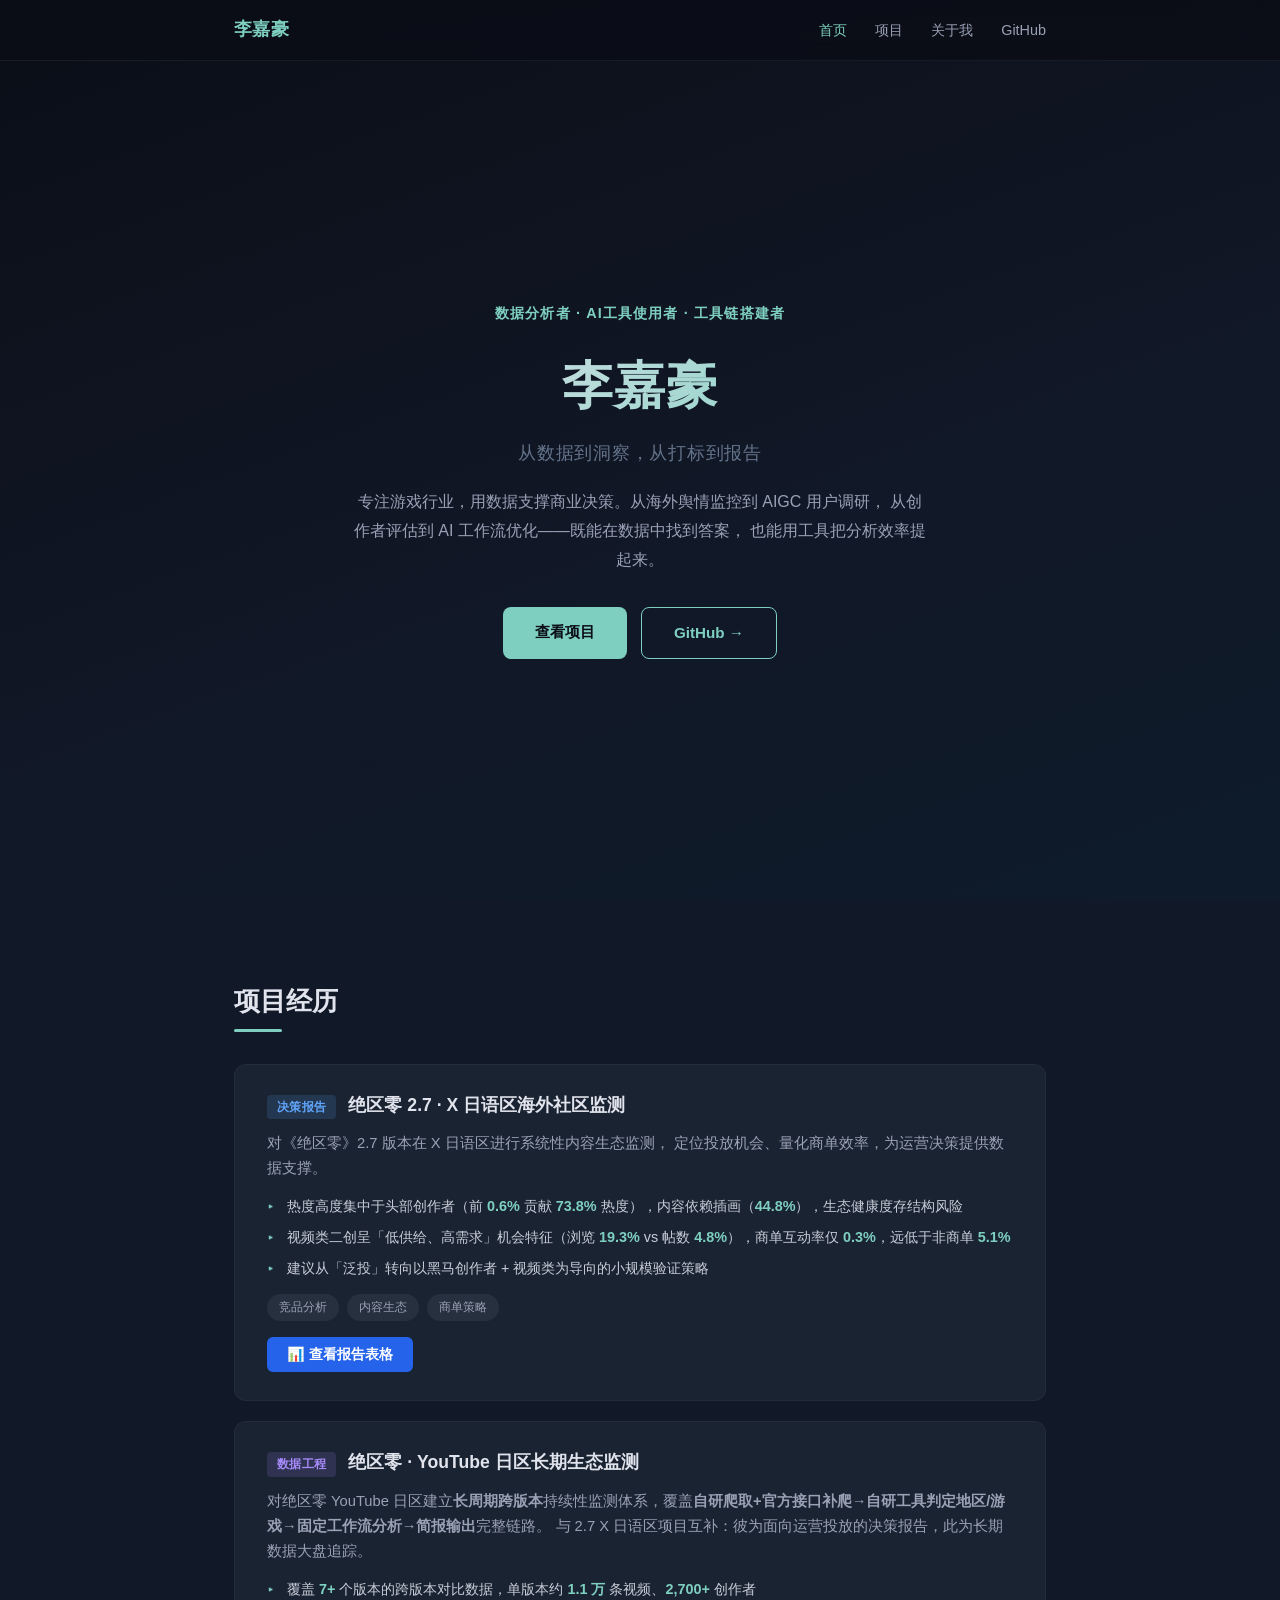
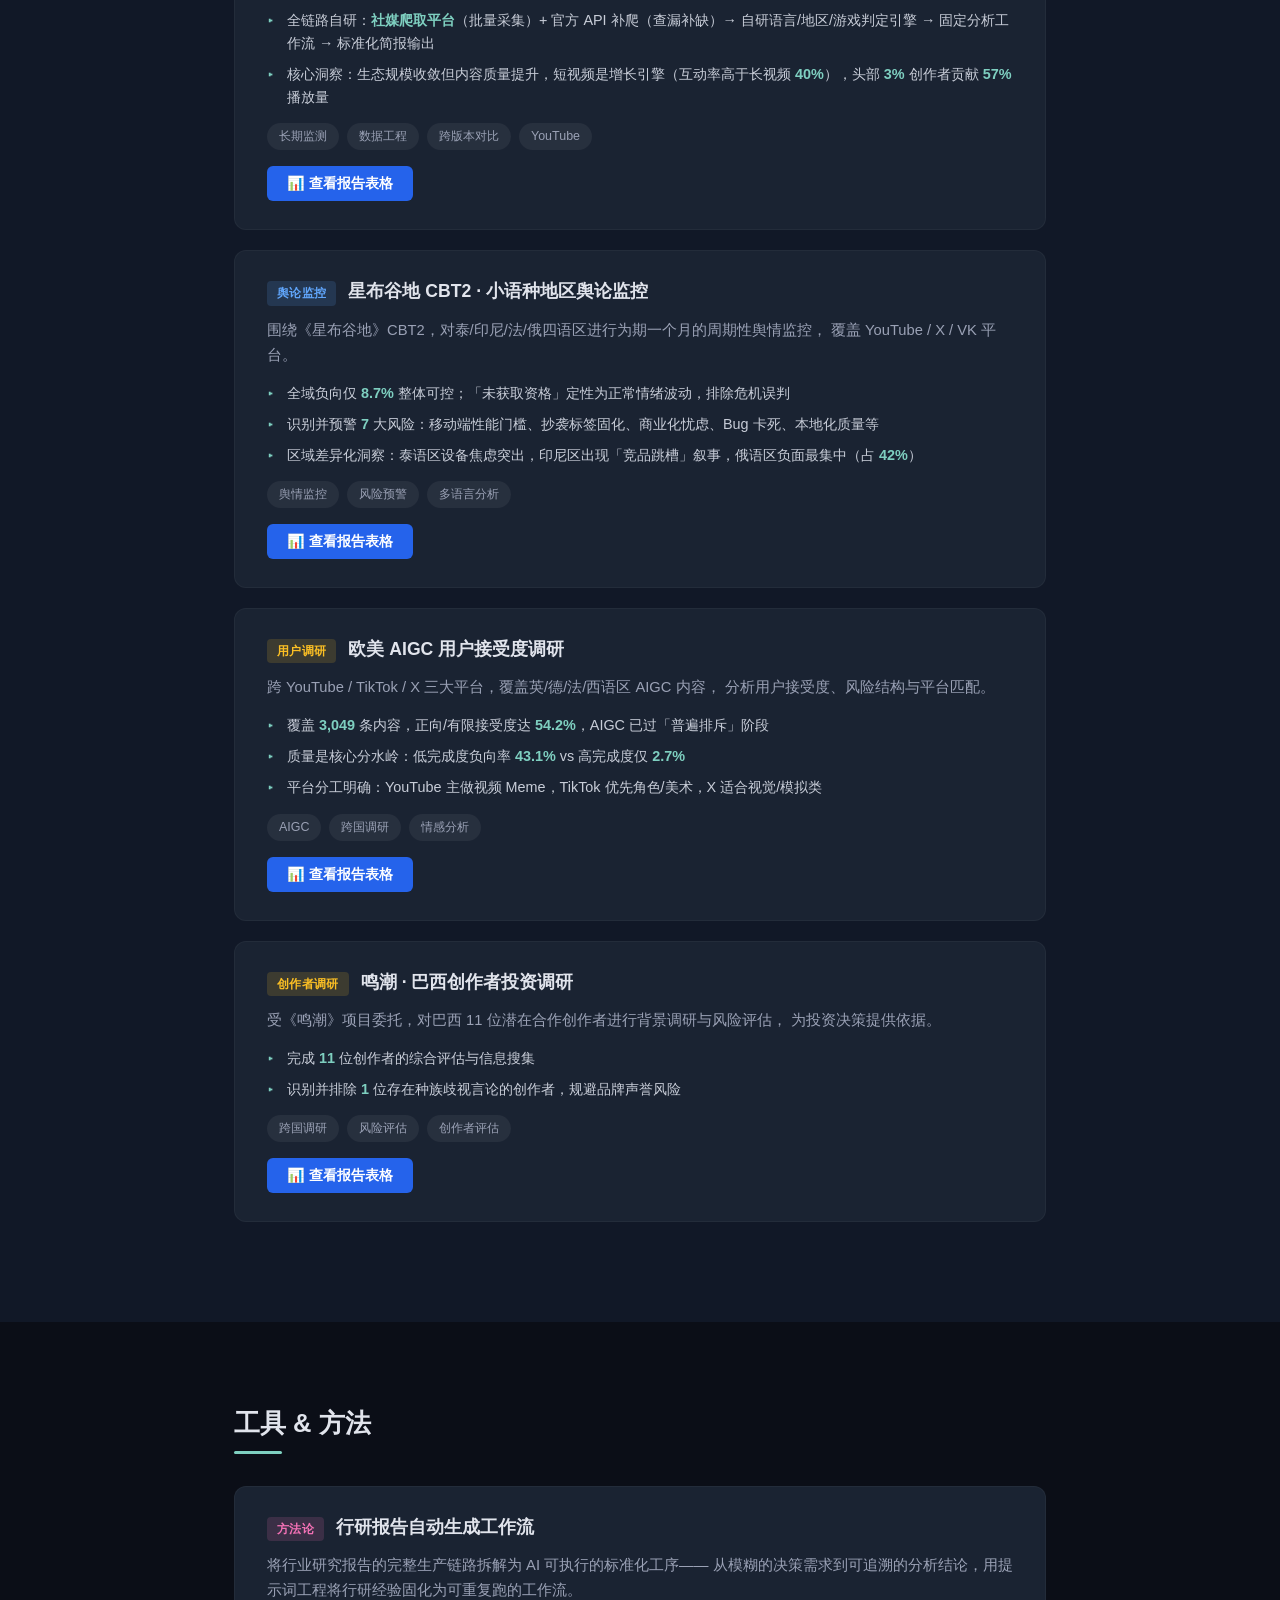
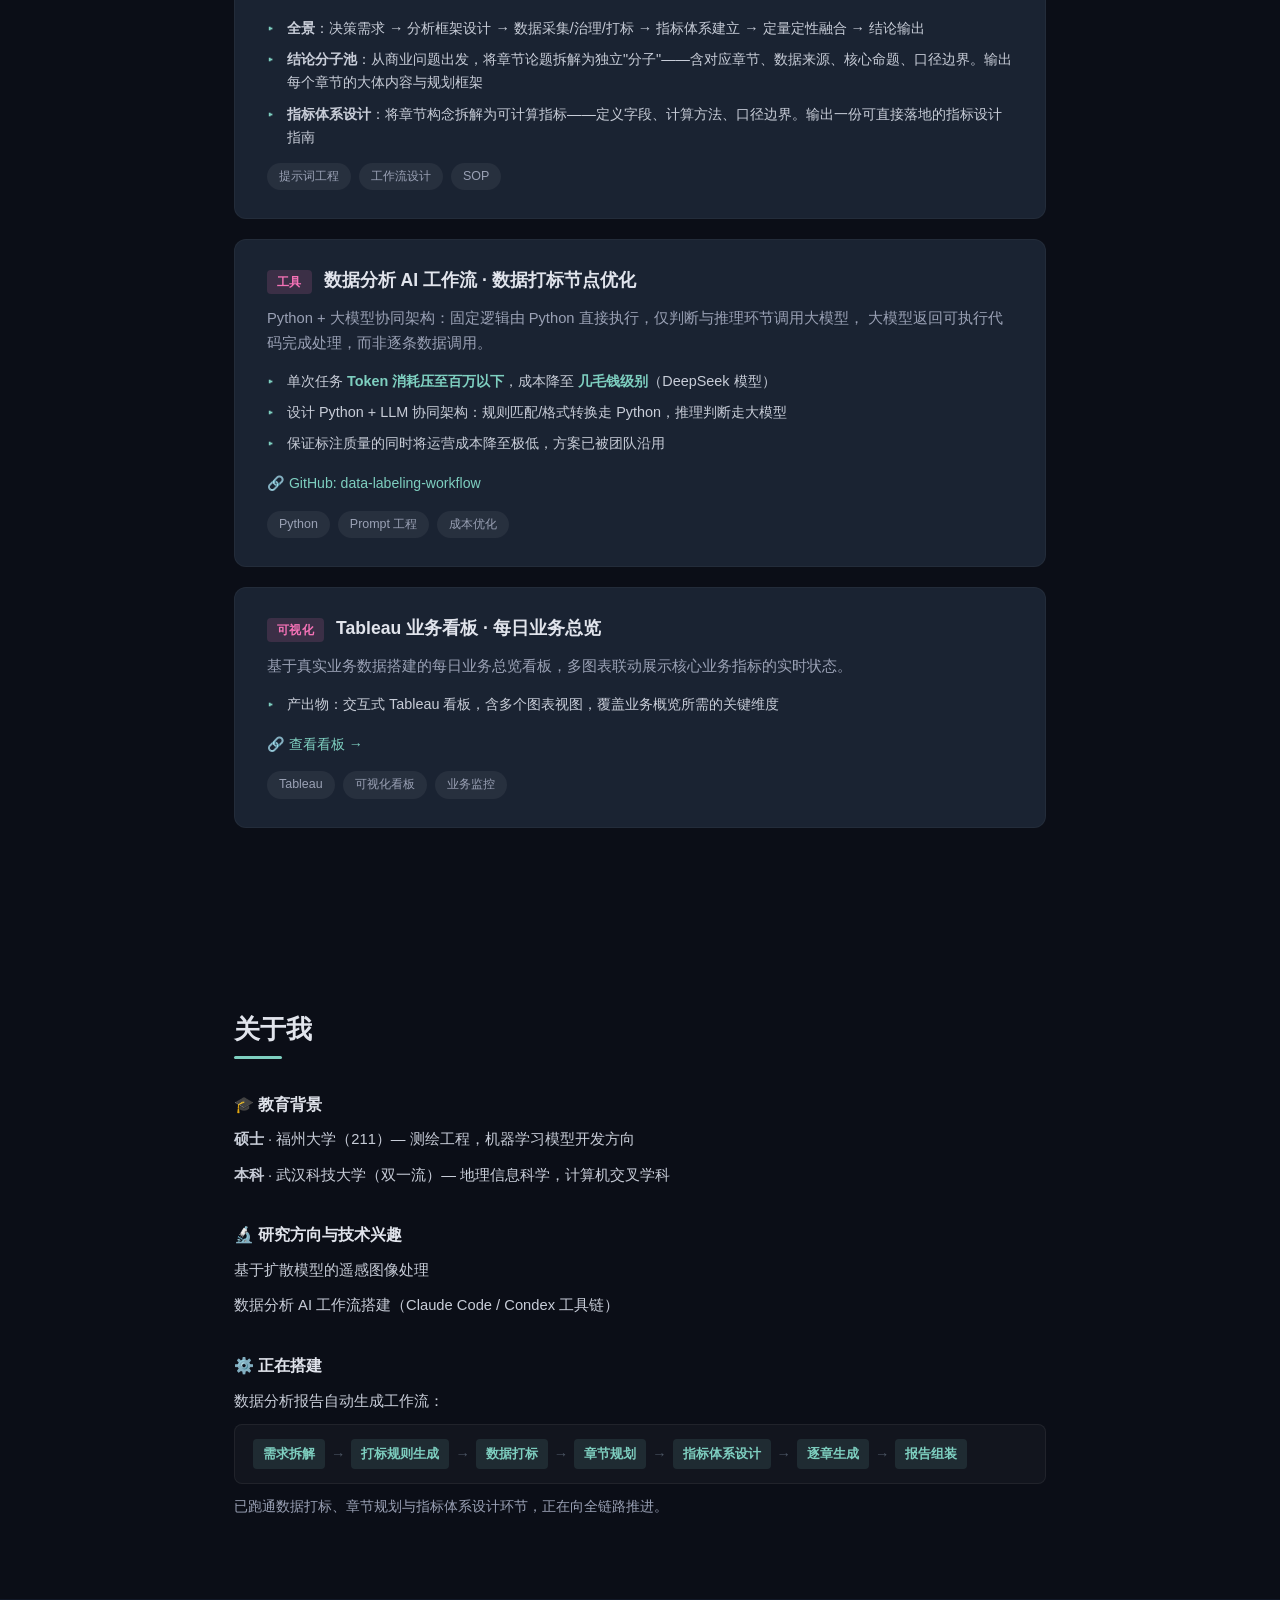
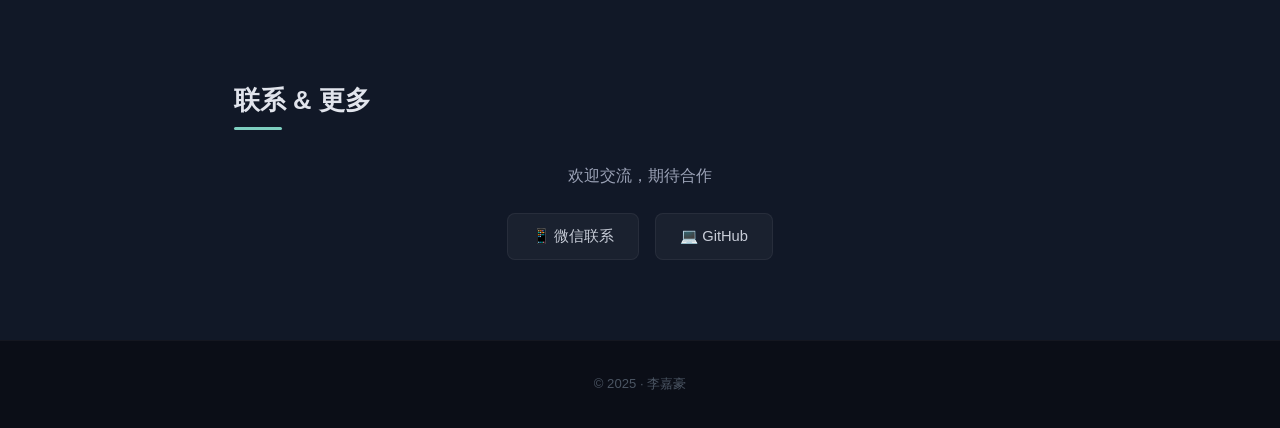
==== commit 3e0ddbdb: "update: 邮箱改为微信二维码弹窗，更新工作流链路和已跑通状态" ====
--- a/index.html
+++ b/index.html
@@ -43,30 +43,7 @@
     <div class="container">
       <h2 class="section-title">项目经历</h2>
 
-      <!-- 项目一：AI工作流优化（无表格） -->
-      <div class="card">
-        <div class="card-header">
-          <span class="card-tag tag-ai">AI 优化</span>
-          <h3>数据分析 AI 工作流 · 数据打标节点优化</h3>
-        </div>
-        <p class="card-summary">
-          Python + 大模型协同架构：固定逻辑由 Python 直接执行，仅判断与推理环节调用大模型，
-          大模型返回可执行代码完成处理，而非逐条数据调用。
-        </p>
-        <ul class="card-results">
-          <li>单次任务 <strong class="num">Token 消耗压至百万以下</strong>，成本降至 <strong class="num">几毛钱级别</strong>（DeepSeek 模型）</li>
-          <li>设计 Python + LLM 协同架构：规则匹配/格式转换走 Python，推理判断走大模型，大幅削减无效调用</li>
-          <li>保证标注质量的同时将运营成本降至极低，方案已被团队沿用</li>
-        </ul>
-        <div class="card-extras">
-          <span class="extra-item">🔗 <a href="https://github.com/xiaolu-fzu/data-labeling-workflow" target="_blank">GitHub: data-labeling-workflow</a></span>
-        </div>
-        <div class="card-tags">
-          <span>Python</span><span>Prompt 工程</span><span>成本优化</span><span>架构设计</span>
-        </div>
-      </div>
-
-      <!-- 项目二：绝区零（有表格） -->
+      <!-- 项目一：绝区零（有表格） -->
       <div class="card" data-report="zzzCC">
         <div class="card-header">
           <span class="card-tag tag-community">决策报告</span>
@@ -162,6 +139,77 @@
         </ul>
         <div class="card-tags">
           <span>跨国调研</span><span>风险评估</span><span>创作者评估</span>
+        </div>
+      </div>
+
+    </div>
+  </section>
+
+  <!-- ====== 工具 & 方法 ====== -->
+  <section class="section" id="tools">
+    <div class="container">
+      <h2 class="section-title">工具 &amp; 方法</h2>
+
+      <!-- 卡片一：行研工作流 -->
+      <div class="card">
+        <div class="card-header">
+          <span class="card-tag tag-method">方法论</span>
+          <h3>行研报告自动生成工作流</h3>
+        </div>
+        <p class="card-summary">
+          将行业研究报告的完整生产链路拆解为 AI 可执行的标准化工序——
+          从模糊的决策需求到可追溯的分析结论，用提示词工程将行研经验固化为可重复跑的工作流。
+        </p>
+        <ul class="card-results">
+          <li><strong>全景</strong>：决策需求 → 分析框架设计 → 数据采集/治理/打标 → 指标体系建立 → 定量定性融合 → 结论输出</li>
+          <li><strong>结论分子池</strong>：从商业问题出发，将章节论题拆解为独立"分子"——含对应章节、数据来源、核心命题、口径边界。输出每个章节的大体内容与规划框架</li>
+          <li><strong>指标体系设计</strong>：将章节构念拆解为可计算指标——定义字段、计算方法、口径边界。输出一份可直接落地的指标设计指南</li>
+        </ul>
+        <div class="card-tags">
+          <span>提示词工程</span><span>工作流设计</span><span>SOP</span>
+        </div>
+      </div>
+
+      <!-- 卡片二：AI打标优化 -->
+      <div class="card">
+        <div class="card-header">
+          <span class="card-tag tag-method">工具</span>
+          <h3>数据分析 AI 工作流 · 数据打标节点优化</h3>
+        </div>
+        <p class="card-summary">
+          Python + 大模型协同架构：固定逻辑由 Python 直接执行，仅判断与推理环节调用大模型，
+          大模型返回可执行代码完成处理，而非逐条数据调用。
+        </p>
+        <ul class="card-results">
+          <li>单次任务 <strong class="num">Token 消耗压至百万以下</strong>，成本降至 <strong class="num">几毛钱级别</strong>（DeepSeek 模型）</li>
+          <li>设计 Python + LLM 协同架构：规则匹配/格式转换走 Python，推理判断走大模型</li>
+          <li>保证标注质量的同时将运营成本降至极低，方案已被团队沿用</li>
+        </ul>
+        <div class="card-extras">
+          <span class="extra-item">🔗 <a href="https://github.com/xiaolu-fzu/data-labeling-workflow" target="_blank">GitHub: data-labeling-workflow</a></span>
+        </div>
+        <div class="card-tags">
+          <span>Python</span><span>Prompt 工程</span><span>成本优化</span>
+        </div>
+      </div>
+
+      <!-- 卡片三：Tableau -->
+      <div class="card">
+        <div class="card-header">
+          <span class="card-tag tag-method">可视化</span>
+          <h3>Tableau 业务看板 · 每日业务总览</h3>
+        </div>
+        <p class="card-summary">
+          基于真实业务数据搭建的每日业务总览看板，多图表联动展示核心业务指标的实时状态。
+        </p>
+        <ul class="card-results">
+          <li>产出物：交互式 Tableau 看板，含多个图表视图，覆盖业务概览所需的关键维度</li>
+        </ul>
+        <div class="card-extras">
+          <span class="extra-item">🔗 <a href="https://public.tableau.com/views/_17781653037140/sheet10" target="_blank">查看看板 →</a></span>
+        </div>
+        <div class="card-tags">
+          <span>Tableau</span><span>可视化看板</span><span>业务监控</span>
         </div>
       </div>
 
@@ -200,11 +248,12 @@
             <span class="pipeline-step">打标规则生成</span><span class="pipeline-arrow">→</span>
             <span class="pipeline-step">数据打标</span><span class="pipeline-arrow">→</span>
             <span class="pipeline-step">章节规划</span><span class="pipeline-arrow">→</span>
+            <span class="pipeline-step">指标体系设计</span><span class="pipeline-arrow">→</span>
             <span class="pipeline-step">逐章生成</span><span class="pipeline-arrow">→</span>
             <span class="pipeline-step">报告组装</span>
           </div>
           <p class="about-text" style="margin-top:10px;color:#9aa1b5;font-size:0.9rem;">
-            已跑通数据打标环节，正在向全链路推进。
+            已跑通数据打标、章节规划与指标体系设计环节，正在向全链路推进。
           </p>
         </div>
       </div>
@@ -217,8 +266,18 @@
       <h2 class="section-title">联系 &amp; 更多</h2>
       <p class="contact-text">欢迎交流，期待合作</p>
       <div class="contact-links">
-        <a href="mailto:your-email@example.com" class="contact-item">📧 邮箱联系</a>
+        <div class="contact-item" id="wechatBtn">📱 微信联系</div>
         <a href="https://github.com/xiaolu-fzu/data-labeling-workflow" target="_blank" class="contact-item">💻 GitHub</a>
+      </div>
+      <!-- WeChat QR Code Modal -->
+      <div class="modal-overlay" id="wechatModal">
+        <div class="modal modal-small" onclick="event.stopPropagation()">
+          <button class="modal-close" onclick="document.getElementById('wechatModal').classList.remove('show');document.body.style.overflow=''">✕</button>
+          <div class="modal-title">微信联系</div>
+          <div style="text-align:center;padding:10px 0;">
+            <img src="微信二维码/b59c1e61ff6b95d2141f0a3c2406dc5b.jpg" alt="微信二维码" style="max-width:280px;border-radius:8px;">
+          </div>
+        </div>
       </div>
     </div>
   </section>
@@ -570,6 +629,16 @@
 
     window.addEventListener('scroll', updateActiveNav, { passive: true });
     window.addEventListener('load', updateActiveNav);
+
+    // WeChat QR modal
+    document.getElementById('wechatBtn').addEventListener('click', () => {
+      document.getElementById('wechatModal').classList.add('show');
+      document.body.style.overflow = 'hidden';
+    });
+    document.getElementById('wechatModal').addEventListener('click', () => {
+      document.getElementById('wechatModal').classList.remove('show');
+      document.body.style.overflow = '';
+    });
   </script>
 </body>
 </html>
--- a/style.css
+++ b/style.css
@@ -227,11 +227,6 @@
   margin-top: 2px;
 }
 
-.tag-ai {
-  background: rgba(126, 207, 192, 0.15);
-  color: #7ecfc0;
-}
-
 .tag-community {
   background: rgba(96, 165, 250, 0.15);
   color: #60a5fa;
@@ -240,6 +235,16 @@
 .tag-research {
   background: rgba(251, 191, 36, 0.15);
   color: #fbbf24;
+}
+
+.tag-pipeline {
+  background: rgba(167, 139, 250, 0.15);
+  color: #a78bfa;
+}
+
+.tag-method {
+  background: rgba(244, 114, 182, 0.15);
+  color: #f472b6;
 }
 
 .card-summary {
@@ -579,6 +584,11 @@
   margin-top: 0;
 }
 
+.modal-small {
+  max-width: 380px;
+  padding: 24px 28px;
+}
+
 /* ====== Responsive ====== */
 @media (max-width: 640px) {
   .hero-name {
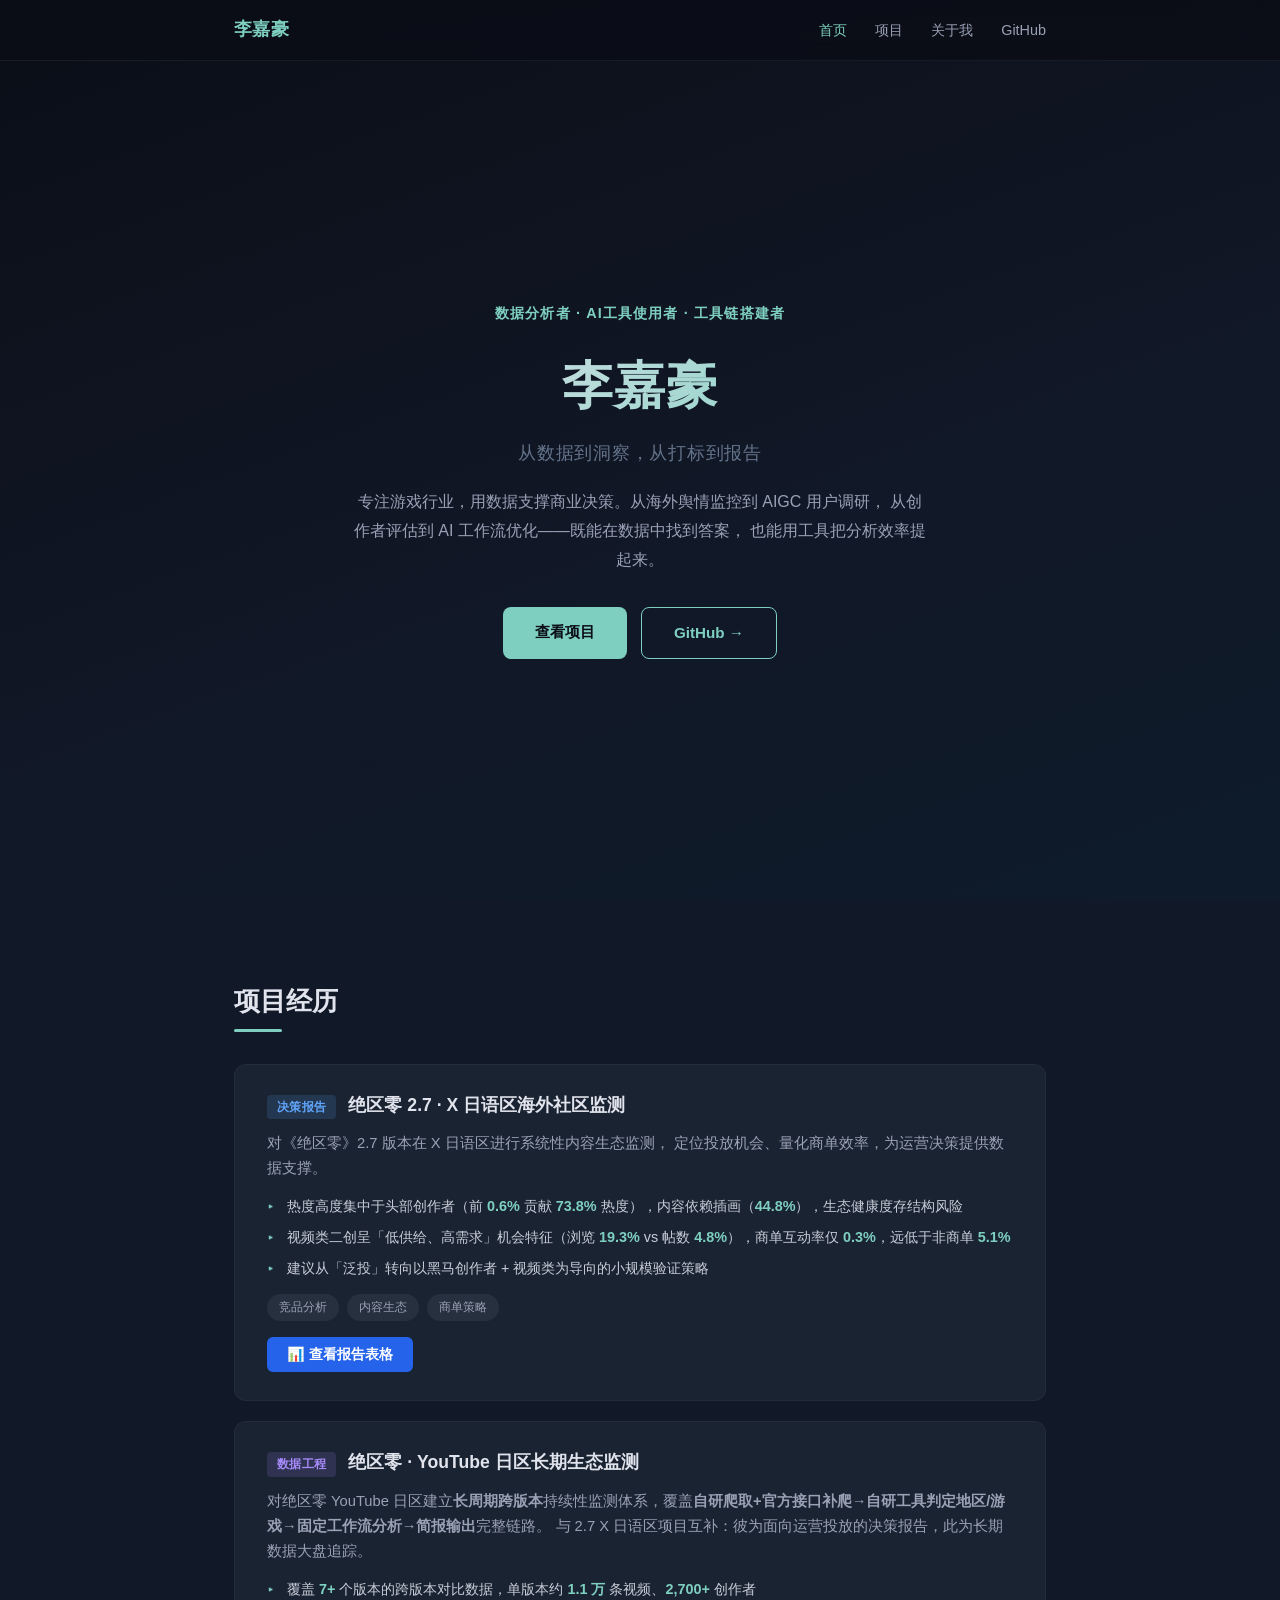
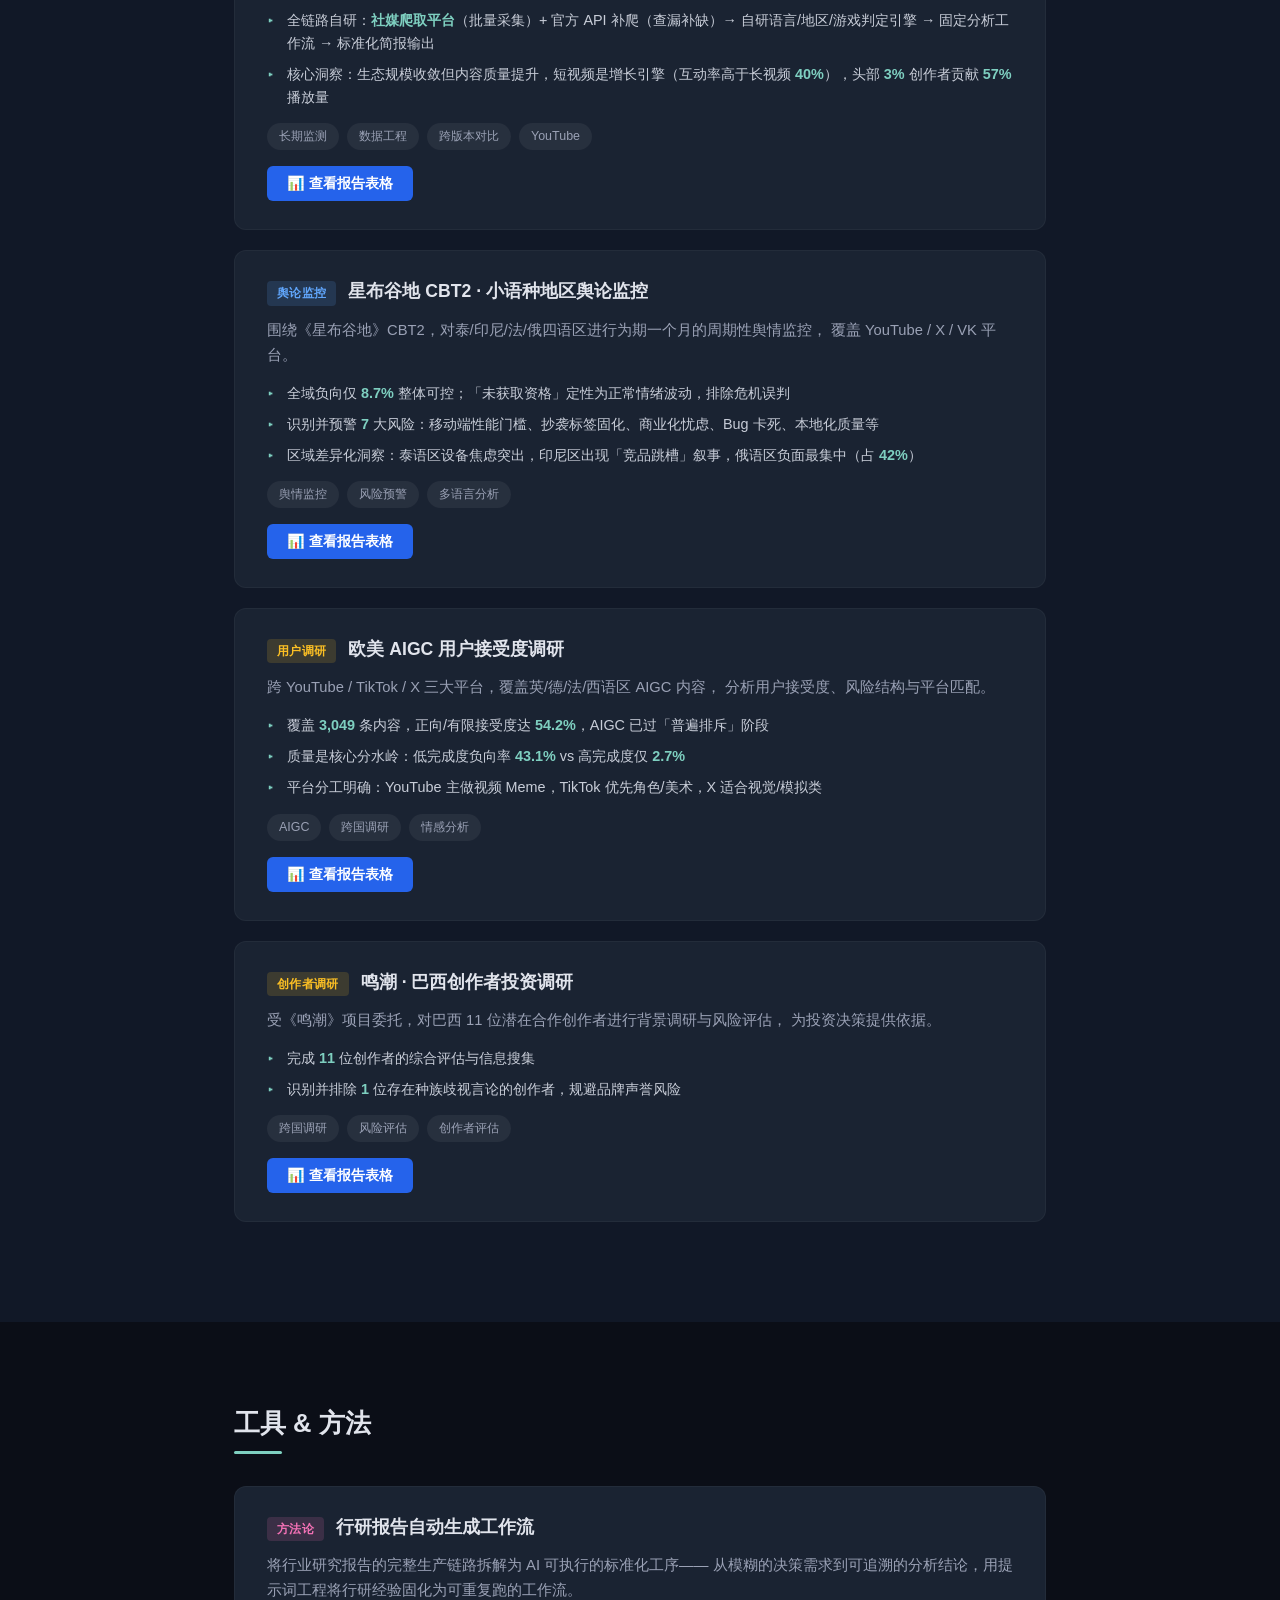
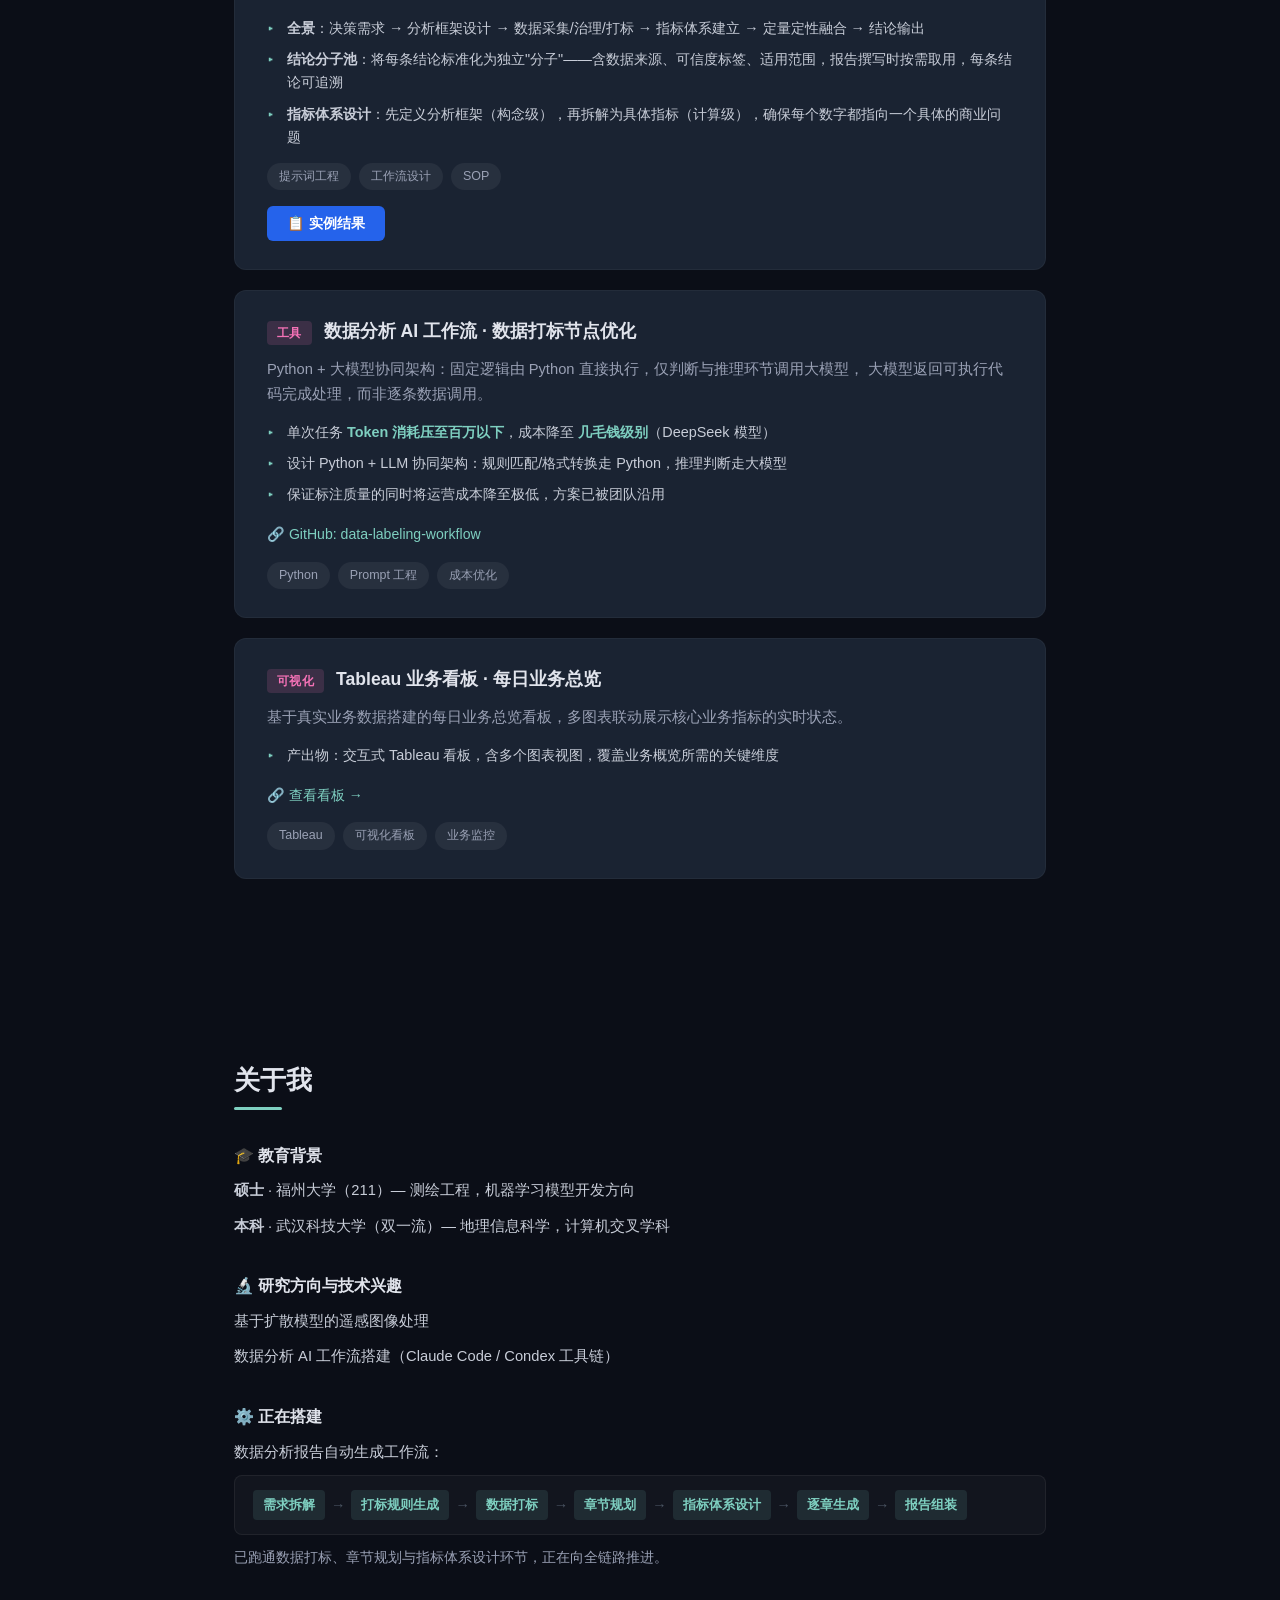
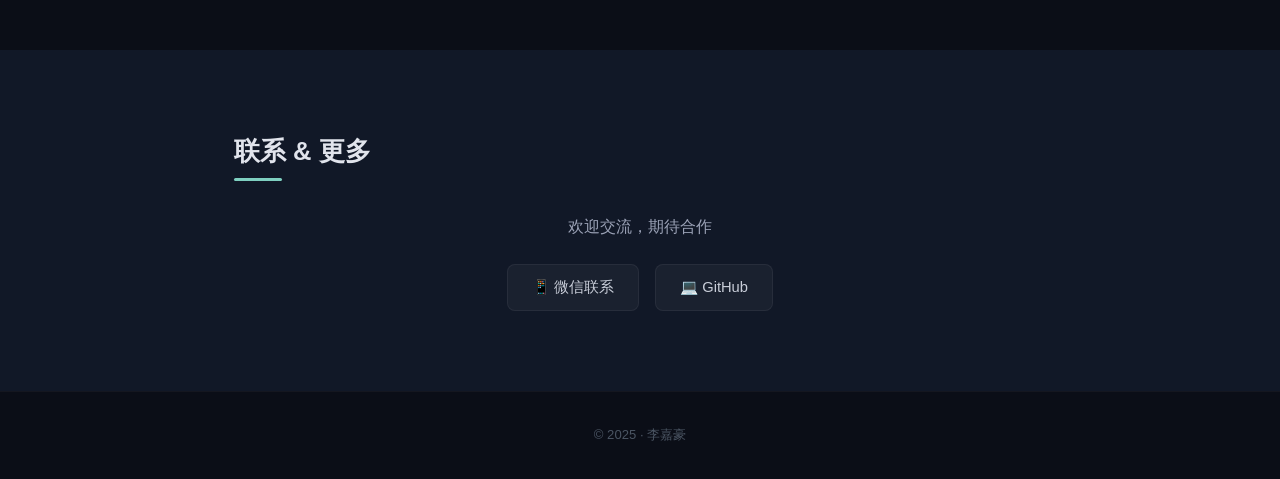
==== commit b942dc90: "update: 行研工作流卡片增加实例结果按钮（Step流程+产出示例）" ====
--- a/index.html
+++ b/index.html
@@ -151,7 +151,7 @@
       <h2 class="section-title">工具 &amp; 方法</h2>
 
       <!-- 卡片一：行研工作流 -->
-      <div class="card">
+      <div class="card" data-report="workflow">
         <div class="card-header">
           <span class="card-tag tag-method">方法论</span>
           <h3>行研报告自动生成工作流</h3>
@@ -162,8 +162,8 @@
         </p>
         <ul class="card-results">
           <li><strong>全景</strong>：决策需求 → 分析框架设计 → 数据采集/治理/打标 → 指标体系建立 → 定量定性融合 → 结论输出</li>
-          <li><strong>结论分子池</strong>：从商业问题出发，将章节论题拆解为独立"分子"——含对应章节、数据来源、核心命题、口径边界。输出每个章节的大体内容与规划框架</li>
-          <li><strong>指标体系设计</strong>：将章节构念拆解为可计算指标——定义字段、计算方法、口径边界。输出一份可直接落地的指标设计指南</li>
+          <li><strong>结论分子池</strong>：将每条结论标准化为独立"分子"——含数据来源、可信度标签、适用范围，报告撰写时按需取用，每条结论可追溯</li>
+          <li><strong>指标体系设计</strong>：先定义分析框架（构念级），再拆解为具体指标（计算级），确保每个数字都指向一个具体的商业问题</li>
         </ul>
         <div class="card-tags">
           <span>提示词工程</span><span>工作流设计</span><span>SOP</span>
@@ -303,6 +303,67 @@
     // Report table data (pre-extracted from Excel)
     // ================================================================
     const REPORT_DATA = {
+      workflow: {
+        title: '行研自动生成工作流 — 实例结果',
+        preview: {
+          title: '结论分子池 · Step 概览',
+          thead: ['步骤','核心产出'],
+          tbody: [
+            ['Step1 三级推导树','Issue/Driver Tree'],
+            ['Step2 最小充分子命题','判标+判定标准（不含具体指标名）'],
+            ['Step4 原子池(25-50个)','可被数据支撑的现象/结构/对比'],
+            ['Step5 命题簇(T1~Tx)','6-10个簇，章节骨架'],
+            ['Step6 章节切割','4-8个大颗粒章节+证据包映射'],
+          ]
+        },
+        tables: [
+          {
+            title: '结论分子池 — 完整 6 步流程',
+            thead: ['步骤','名称','核心产出'],
+            tbody: [
+              ['Step1','三级推导树（Issue/Driver Tree）','3-5个互斥分支，每个分支2-4子驱动，叶子节点有判定标准'],
+              ['Step2','最小充分子命题','3-7条/问题，含判断句+反事实+判定标准（禁止具体指标名）'],
+              ['Step3','数据能力盘点与禁配矩阵','数据源能力卡+口径禁配矩阵+高风险推断清单'],
+              ['Step4','原子池（发散25-50个）','每个原子含Atom_ID、证据挂钩、可靠性边界、决策用途'],
+              ['Step5','收敛为命题簇（6-10个簇）','评分筛选→聚类，每个簇有核心问题+决策作用+包含原子'],
+              ['Step6','章节切割（4-8章）','大颗粒章节+证据包映射+MECE自检'],
+            ]
+          },
+          {
+            title: '分子池实际产出示例（C1-C6 章节规划）',
+            thead: ['章节','标题','核心问题数','主数据源'],
+            tbody: [
+              ['C1','研究范围与数据基础','5个','无（引用所有数据源）'],
+              ['C2','当前二创生态结构全景','6个','1000热度主贴打标.xlsx'],
+              ['C3','社区生态健康度诊断','4个','1000热度主贴打标.xlsx'],
+              ['C4','运营动作效果评估','6个','1000热度主贴打标+运营排期'],
+              ['C5','版本间生态演变趋势','4个','两版本主贴打标对比'],
+              ['C6','增长机会与行动方向','5个','引用C2-C5结论'],
+            ]
+          },
+          {
+            title: '指标体系设计 — 完整 5 步流程',
+            thead: ['步骤','名称','核心产出'],
+            tbody: [
+              ['Step0','快速理解校验','理解项目背景、章节结构、数据字段'],
+              ['Step1','命题翻译（证据化）','每一条章节命题→判断句+反事实（可证伪）'],
+              ['Step2','生成待设计项','逐章盘点需要定义的构念/指标/分层'],
+              ['Step3','待设计项整合','跨章节合并相似待设计项，统一框架'],
+              ['Step4','维度及指标设计','1-4个维度/待设计项，转化为可计算指标（MECE）'],
+            ]
+          },
+          {
+            title: '指标体系产出示例（T1 生态规模与商单渗透度）',
+            thead: ['维度','指标','计算方法','业务意义'],
+            tbody: [
+              ['帖文规模','高曝光二创总帖数','COUNT(打标数据集)','生态体量基本度量'],
+              ['帖文规模','日均高曝光二创帖数','总帖数/覆盖天数','消除版本长度差异'],
+              ['商单渗透度','明确商单帖占比','COUNT(商单)/总帖数','付费内容渗透率'],
+              ['商单渗透度','自然二创净数量','总帖数-商单帖数','生态原生活力'],
+            ]
+          },
+        ]
+      },
       zzzCC: {
         title: '绝区零 2.7 · X 日语区海外社区监测 — 报告表格',
         preview: {
@@ -553,7 +614,11 @@
 
       const btn = document.createElement('button');
       btn.className = 'report-btn';
-      btn.textContent = '📊 查看报告表格';
+      if (reportKey === 'workflow') {
+        btn.textContent = '📋 实例结果';
+      } else {
+        btn.textContent = '📊 查看报告表格';
+      }
 
       // Hover preview
       const preview = document.createElement('div');
--- a/style.css
+++ b/style.css
@@ -374,7 +374,7 @@
   font-size: 0.9rem;
 }
 
-/* ====== Contact ====== */
+/* ====== Cards ====== */
 .contact-text {
   text-align: center;
   color: #9aa1b5;
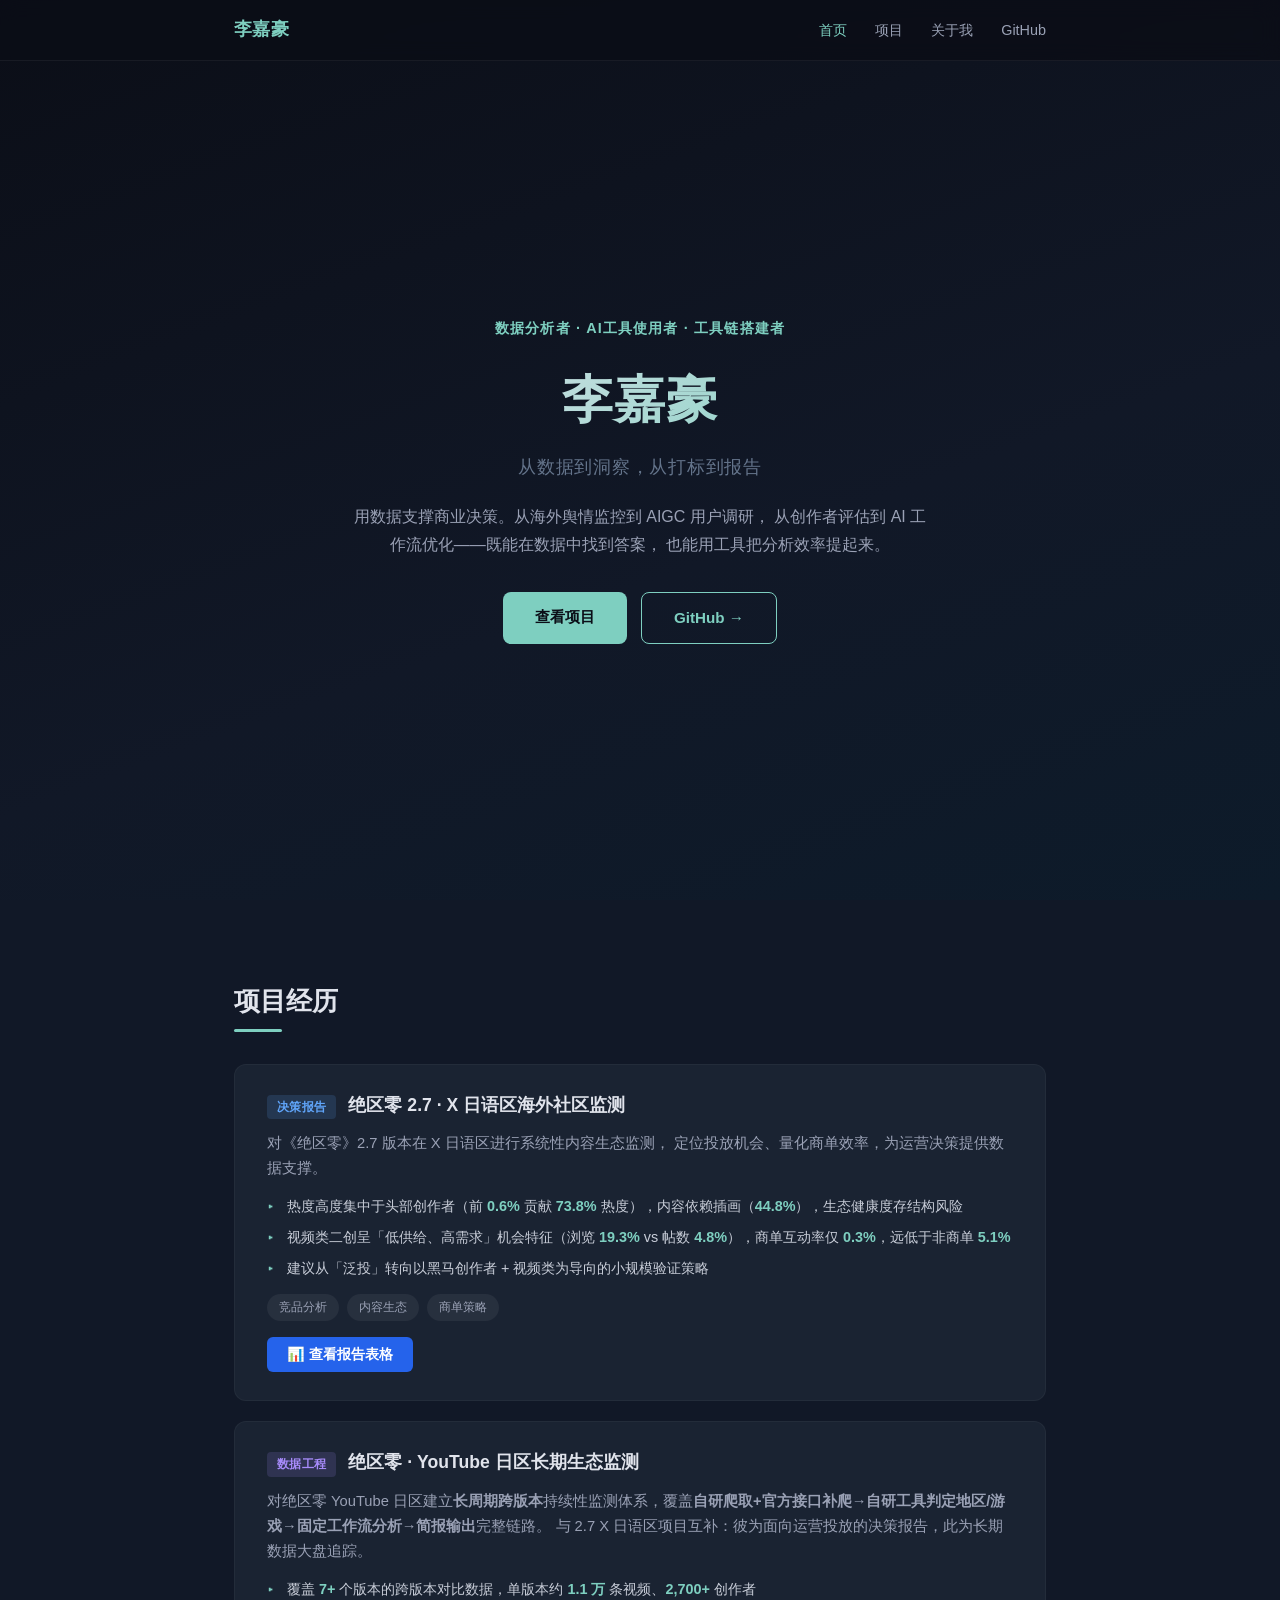
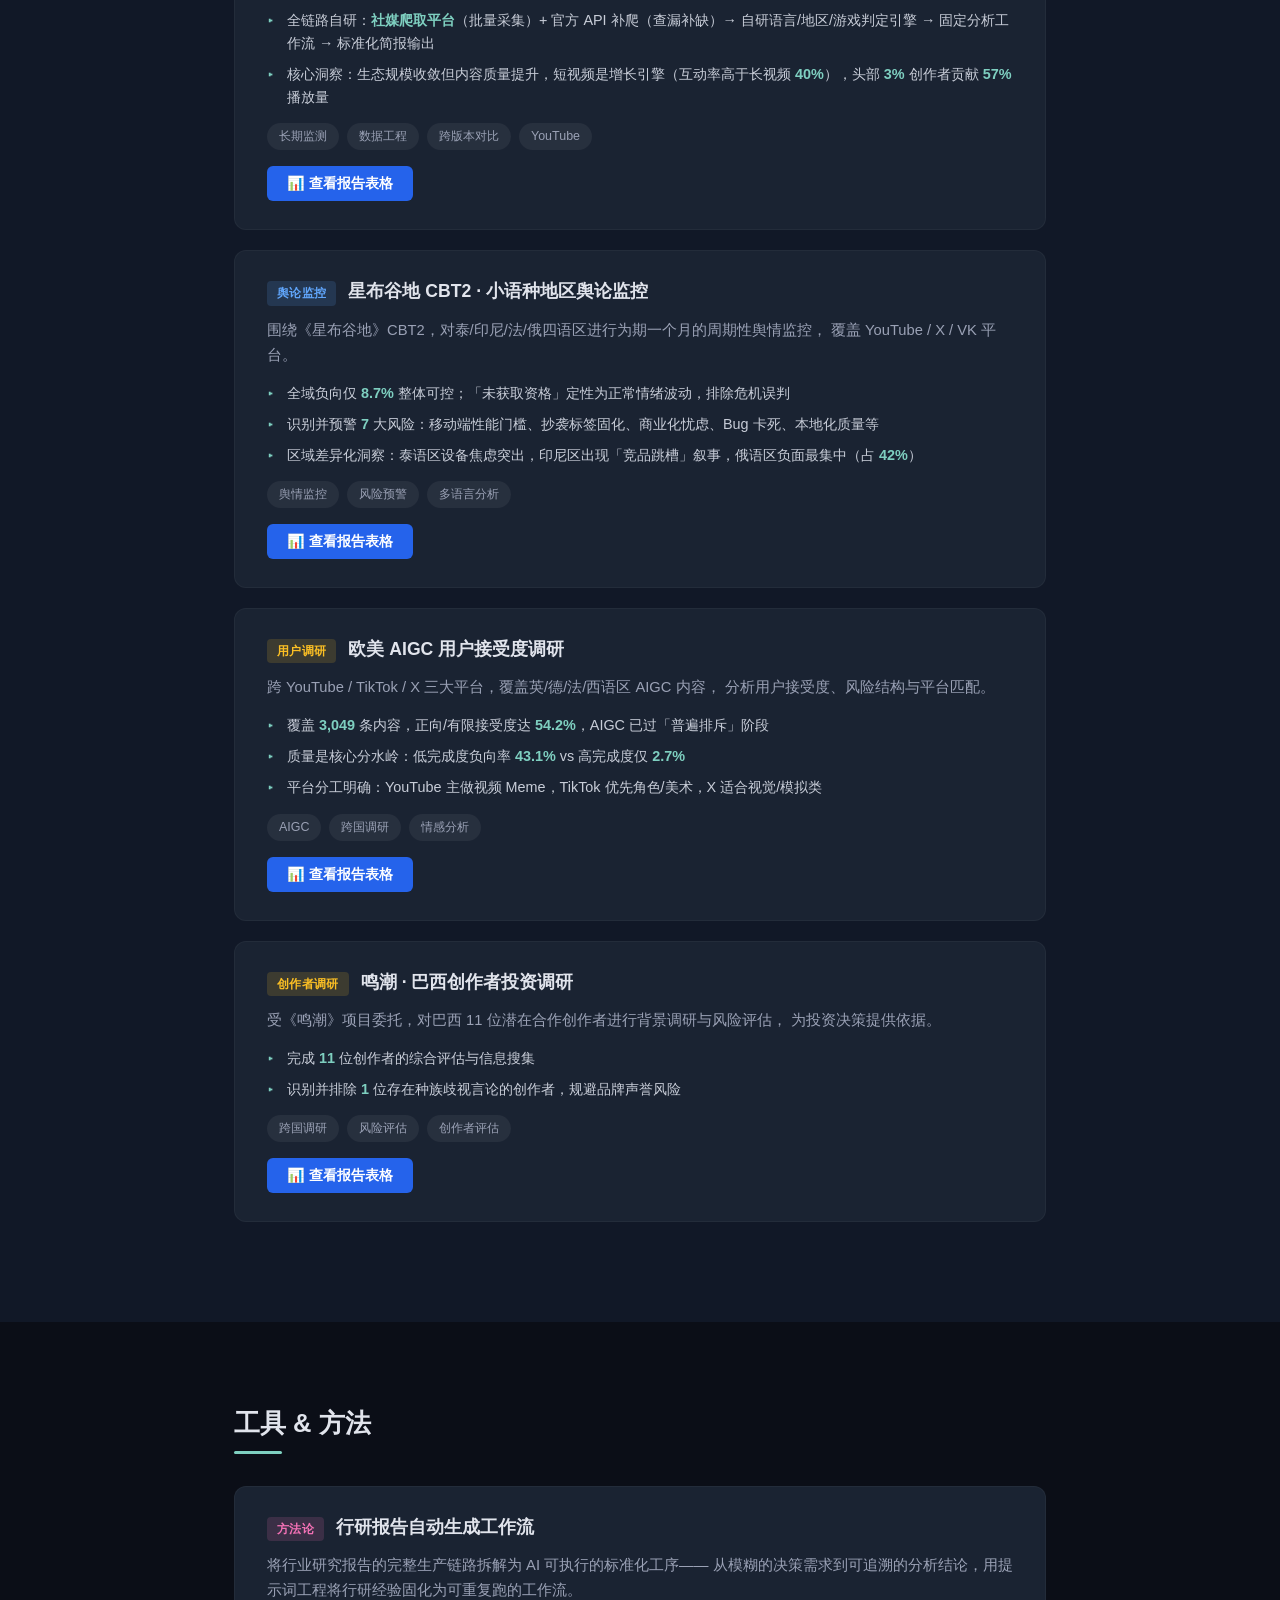
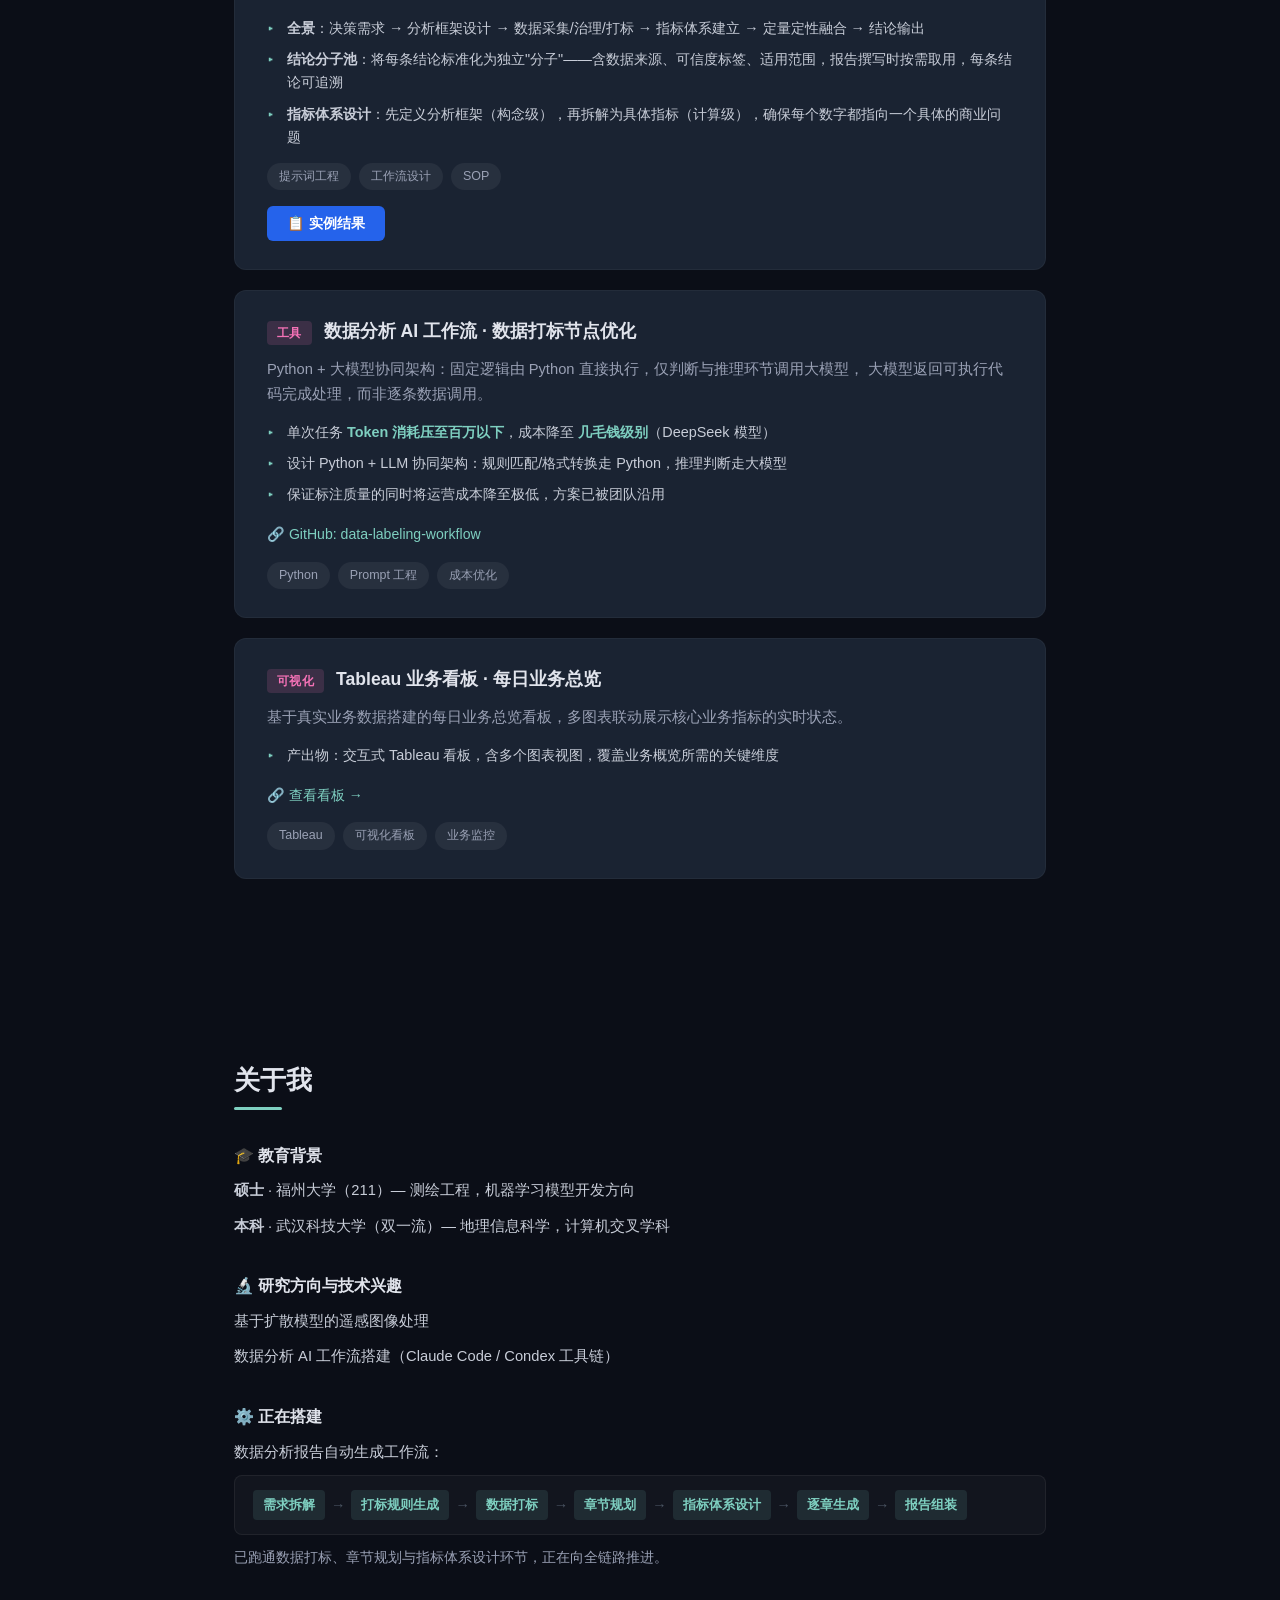
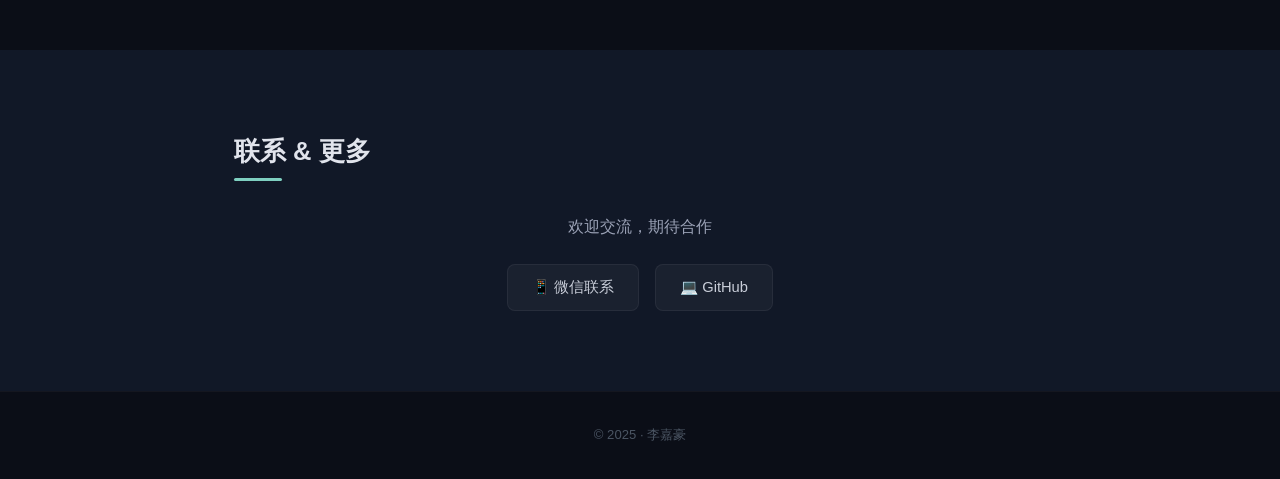
==== commit 439f7ae6: "fix: Step表蓝色/结果表绿色区分，指标示例替换为T2-T4复杂指标，去Hero行业限定" ====
--- a/index.html
+++ b/index.html
@@ -27,7 +27,7 @@
       <h1 class="hero-name">李嘉豪</h1>
       <p class="hero-tagline">从数据到洞察，从打标到报告</p>
       <p class="hero-desc">
-        专注游戏行业，用数据支撑商业决策。从海外舆情监控到 AIGC 用户调研，
+        用数据支撑商业决策。从海外舆情监控到 AIGC 用户调研，
         从创作者评估到 AI 工作流优化——既能在数据中找到答案，
         也能用工具把分析效率提起来。
       </p>
@@ -319,6 +319,7 @@
         tables: [
           {
             title: '结论分子池 — 完整 6 步流程',
+            class: 'step-table',
             thead: ['步骤','名称','核心产出'],
             tbody: [
               ['Step1','三级推导树（Issue/Driver Tree）','3-5个互斥分支，每个分支2-4子驱动，叶子节点有判定标准'],
@@ -331,6 +332,7 @@
           },
           {
             title: '分子池实际产出示例（C1-C6 章节规划）',
+            class: 'result-table',
             thead: ['章节','标题','核心问题数','主数据源'],
             tbody: [
               ['C1','研究范围与数据基础','5个','无（引用所有数据源）'],
@@ -343,6 +345,7 @@
           },
           {
             title: '指标体系设计 — 完整 5 步流程',
+            class: 'step-table',
             thead: ['步骤','名称','核心产出'],
             tbody: [
               ['Step0','快速理解校验','理解项目背景、章节结构、数据字段'],
@@ -353,13 +356,18 @@
             ]
           },
           {
-            title: '指标体系产出示例（T1 生态规模与商单渗透度）',
-            thead: ['维度','指标','计算方法','业务意义'],
-            tbody: [
-              ['帖文规模','高曝光二创总帖数','COUNT(打标数据集)','生态体量基本度量'],
-              ['帖文规模','日均高曝光二创帖数','总帖数/覆盖天数','消除版本长度差异'],
-              ['商单渗透度','明确商单帖占比','COUNT(商单)/总帖数','付费内容渗透率'],
-              ['商单渗透度','自然二创净数量','总帖数-商单帖数','生态原生活力'],
+            title: '指标体系产出示例（T2-T4 复杂指标选摘）',
+            class: 'result-table',
+            thead: ['待设计项','维度','指标','计算方法','业务意义'],
+            tbody: [
+              ['T2 内容类型分布与消费效率','消费效率','中位点赞率','点赞量/浏览量取全组中位数','用户平均认可成本'],
+              ['T2 内容类型分布与消费效率','消费效率','中位评论率','评论数/浏览量取全组中位数','讨论深度'],
+              ['T2 内容类型分布与消费效率','多元性风险','类型集中度HHI','Σ(各类型占比²)','>0.2提示结构高度集中'],
+              ['T2 内容类型分布与消费效率','多元性风险','前两大类型占比CR2','占比Top2相加','CR2>70%风险较高'],
+              ['T2 内容类型分布与消费效率','角色热度','角色出现帖数与平均点赞交叉','角色帖数×平均点赞','高热度/潜力角色识别'],
+              ['T3 社区健康度诊断','头部依赖','头部创作者热度贡献比(Pareto)','Top1%创作者热度累计/总热度','量化头部依赖风险'],
+              ['T4 运营效果评估','商单效率','商单效率比','商单中位点赞率/自然高质量中位点赞率','商单相对效率'],
+              ['T4 运营效果评估','杠杆效应','约稿期原生增量','(约稿期自然二创量-基线期自然二创量)/基线期','付费带动自然的杠杆率'],
             ]
           },
         ]
@@ -584,8 +592,8 @@
     // ================================================================
     // Render table from data
     // ================================================================
-    function renderTable(tableData) {
-      let html = '<div class="table-wrap"><table class="report-table">';
+    function renderTable(tableData, extraClass) {
+      let html = '<div class="table-wrap"><table class="report-table' + (extraClass ? ' ' + extraClass : '') + '">';
       // Header
       html += '<thead><tr>';
       tableData.thead.forEach(h => { html += `<th>${h}</th>`; });
@@ -624,7 +632,7 @@
       const preview = document.createElement('div');
       preview.className = 'report-preview';
       preview.innerHTML = '<div class="preview-title">' + data.preview.title + '</div>' +
-        renderTable(data.preview);
+        renderTable(data.preview, data.preview.class || '');
 
       btn.appendChild(preview);
 
@@ -655,7 +663,7 @@
       const body = document.getElementById('modalBody');
       body.innerHTML = '';
       data.tables.forEach(t => {
-        body.innerHTML += '<h4 class="table-section-title">' + t.title + '</h4>' + renderTable(t);
+        body.innerHTML += '<h4 class="table-section-title">' + t.title + '</h4>' + renderTable(t, t.class || '');
       });
       document.getElementById('modalOverlay').classList.add('show');
       document.body.style.overflow = 'hidden';
--- a/style.css
+++ b/style.css
@@ -508,6 +508,25 @@
   font-weight: 600;
 }
 
+/* Step table variant (for workflow process steps) */
+.report-table.step-table th {
+  background: rgba(96, 165, 250, 0.15);
+  color: #60a5fa;
+  border-bottom-color: rgba(96, 165, 250, 0.25);
+}
+
+.report-table.step-table td:first-child {
+  color: #60a5fa;
+  font-weight: 600;
+}
+
+/* Result table variant (for actual output/preview data) */
+.report-table.result-table th {
+  background: rgba(126, 207, 192, 0.1);
+  color: #7ecfc0;
+  border-bottom-color: rgba(126, 207, 192, 0.15);
+}
+
 /* ====== Modal ====== */
 .modal-overlay {
   position: fixed;
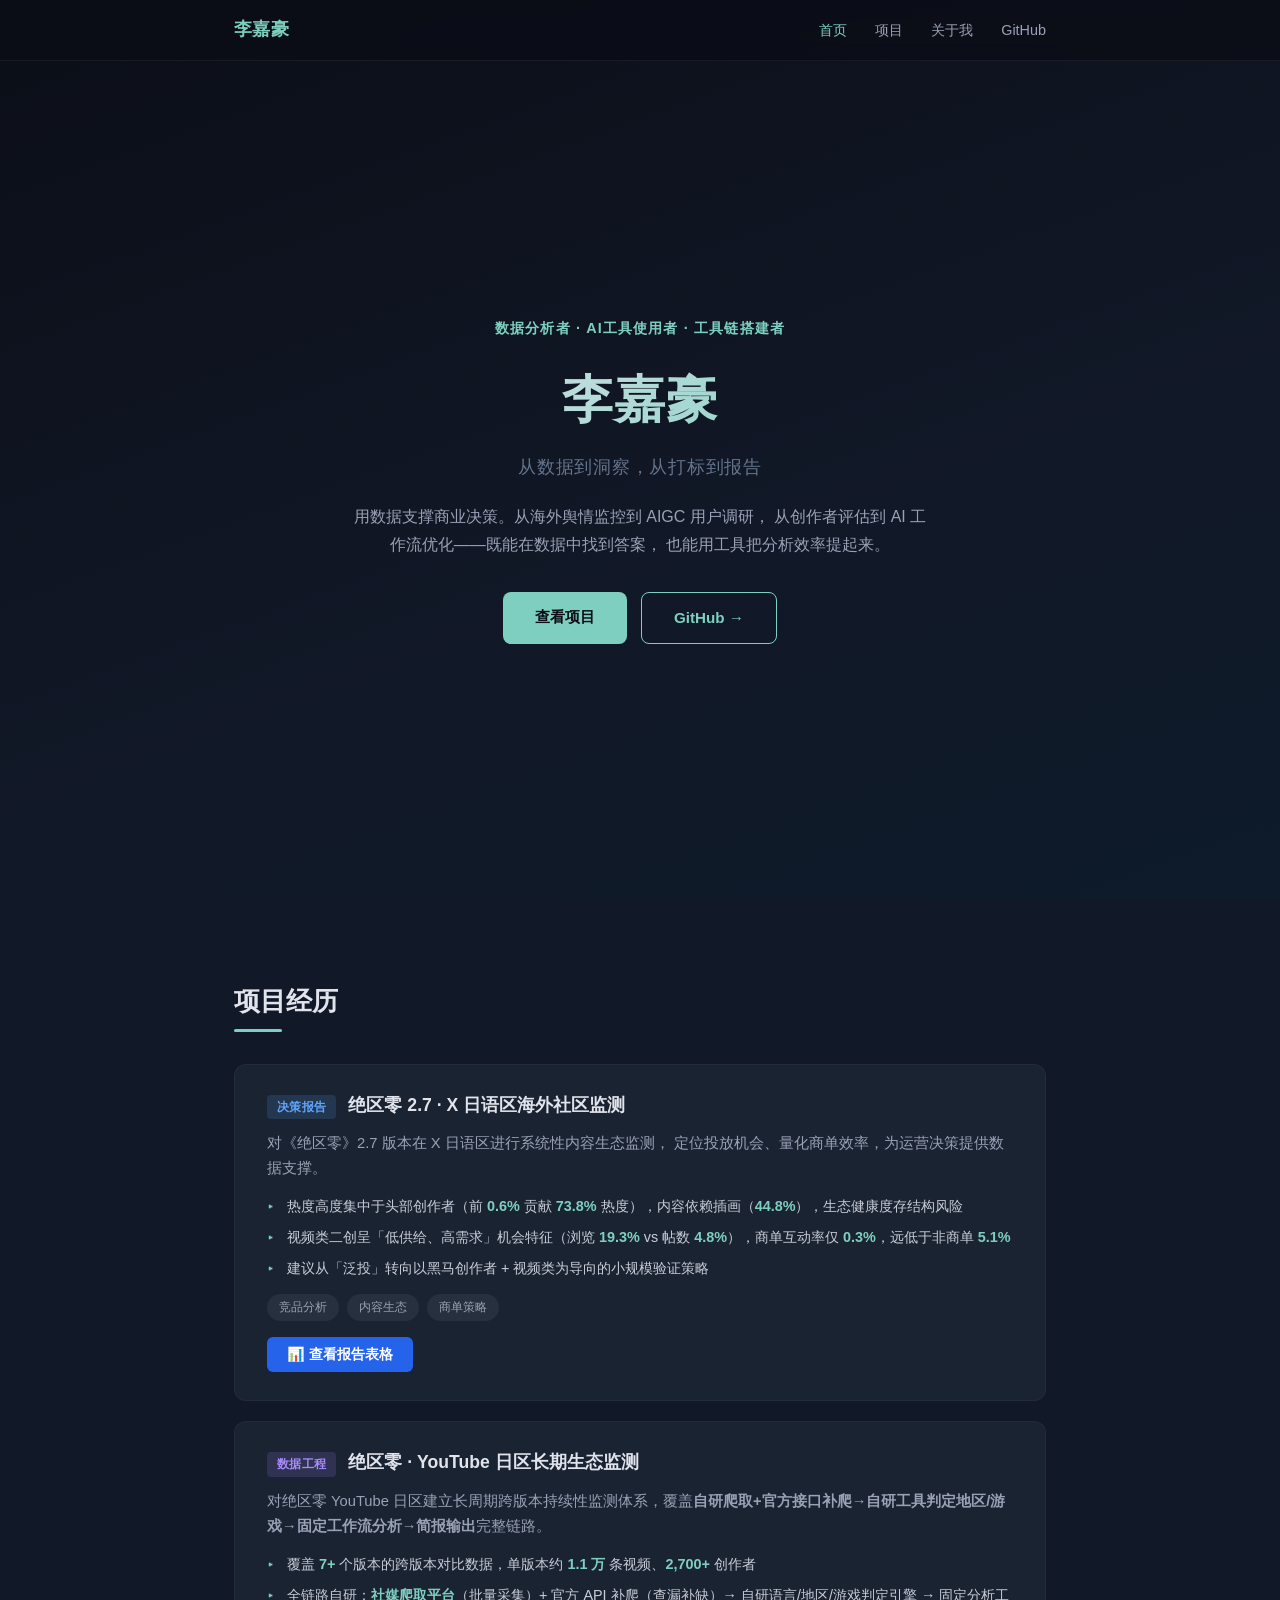
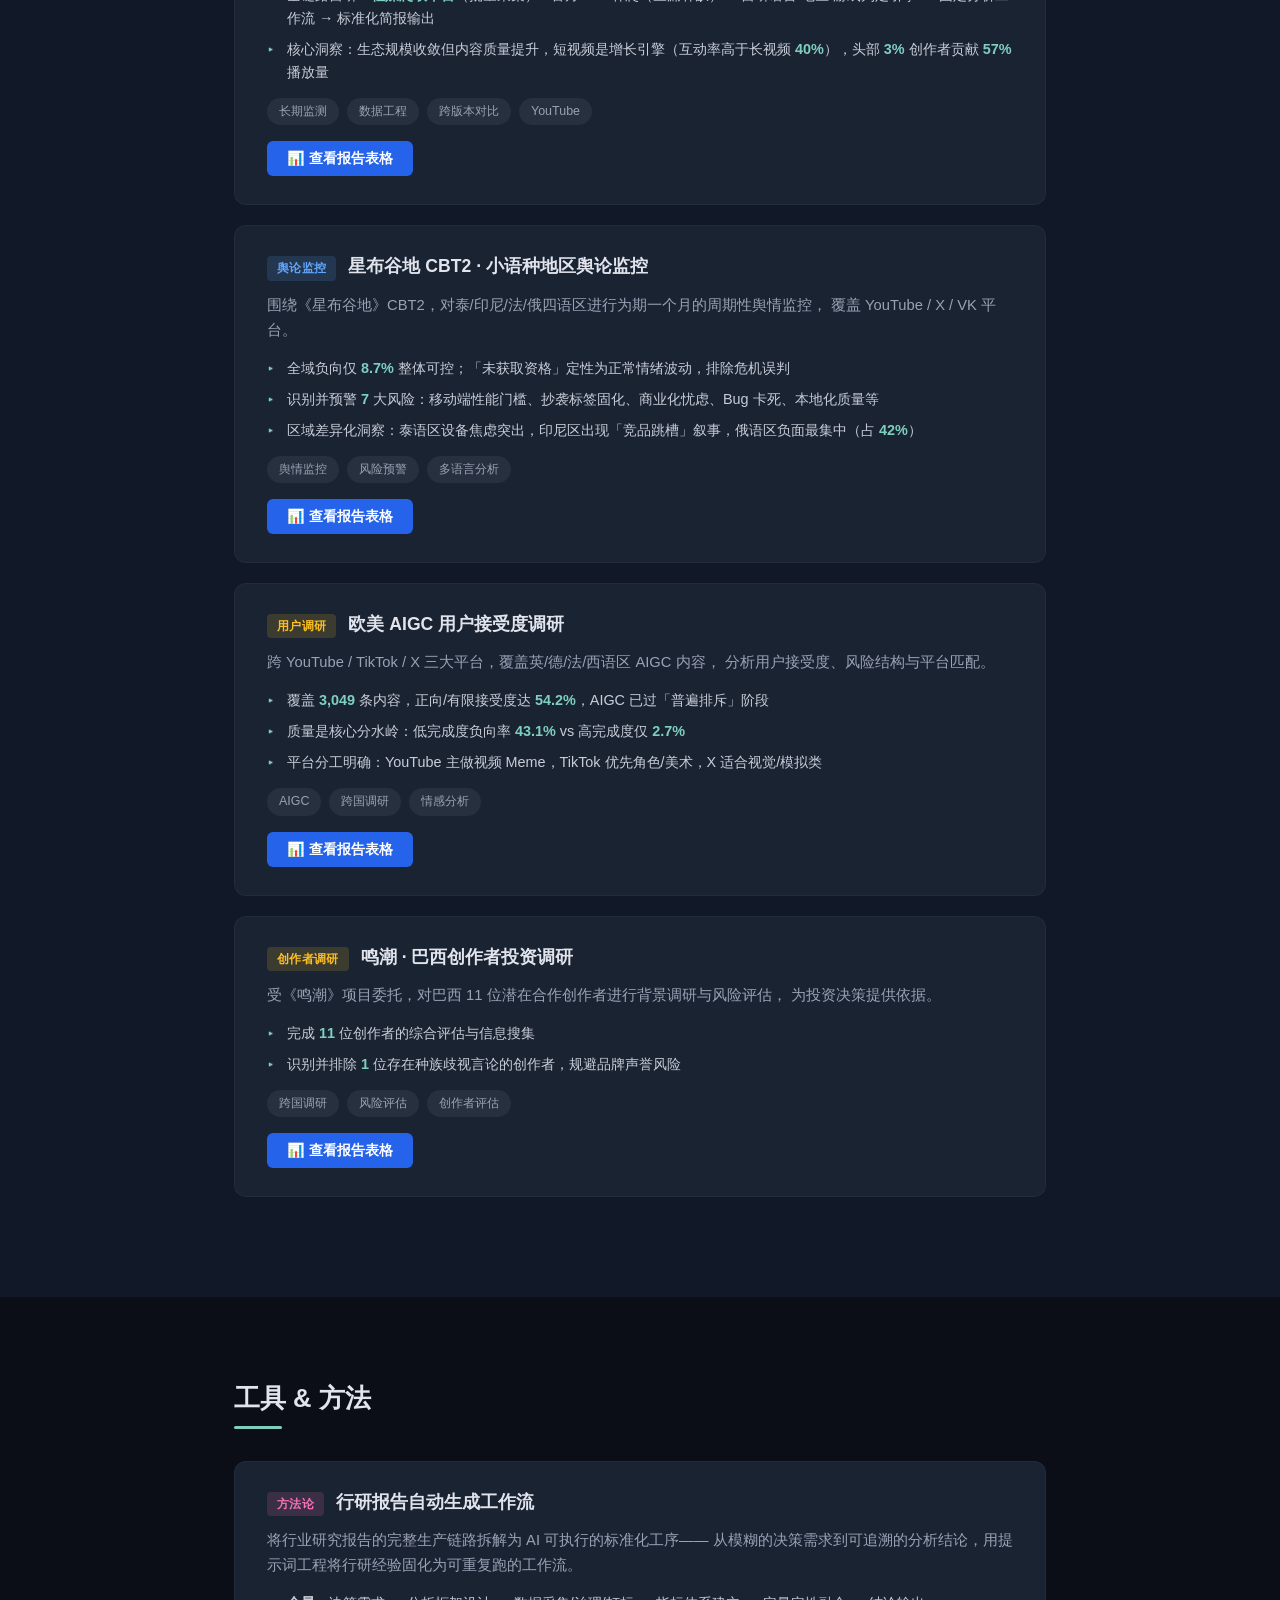
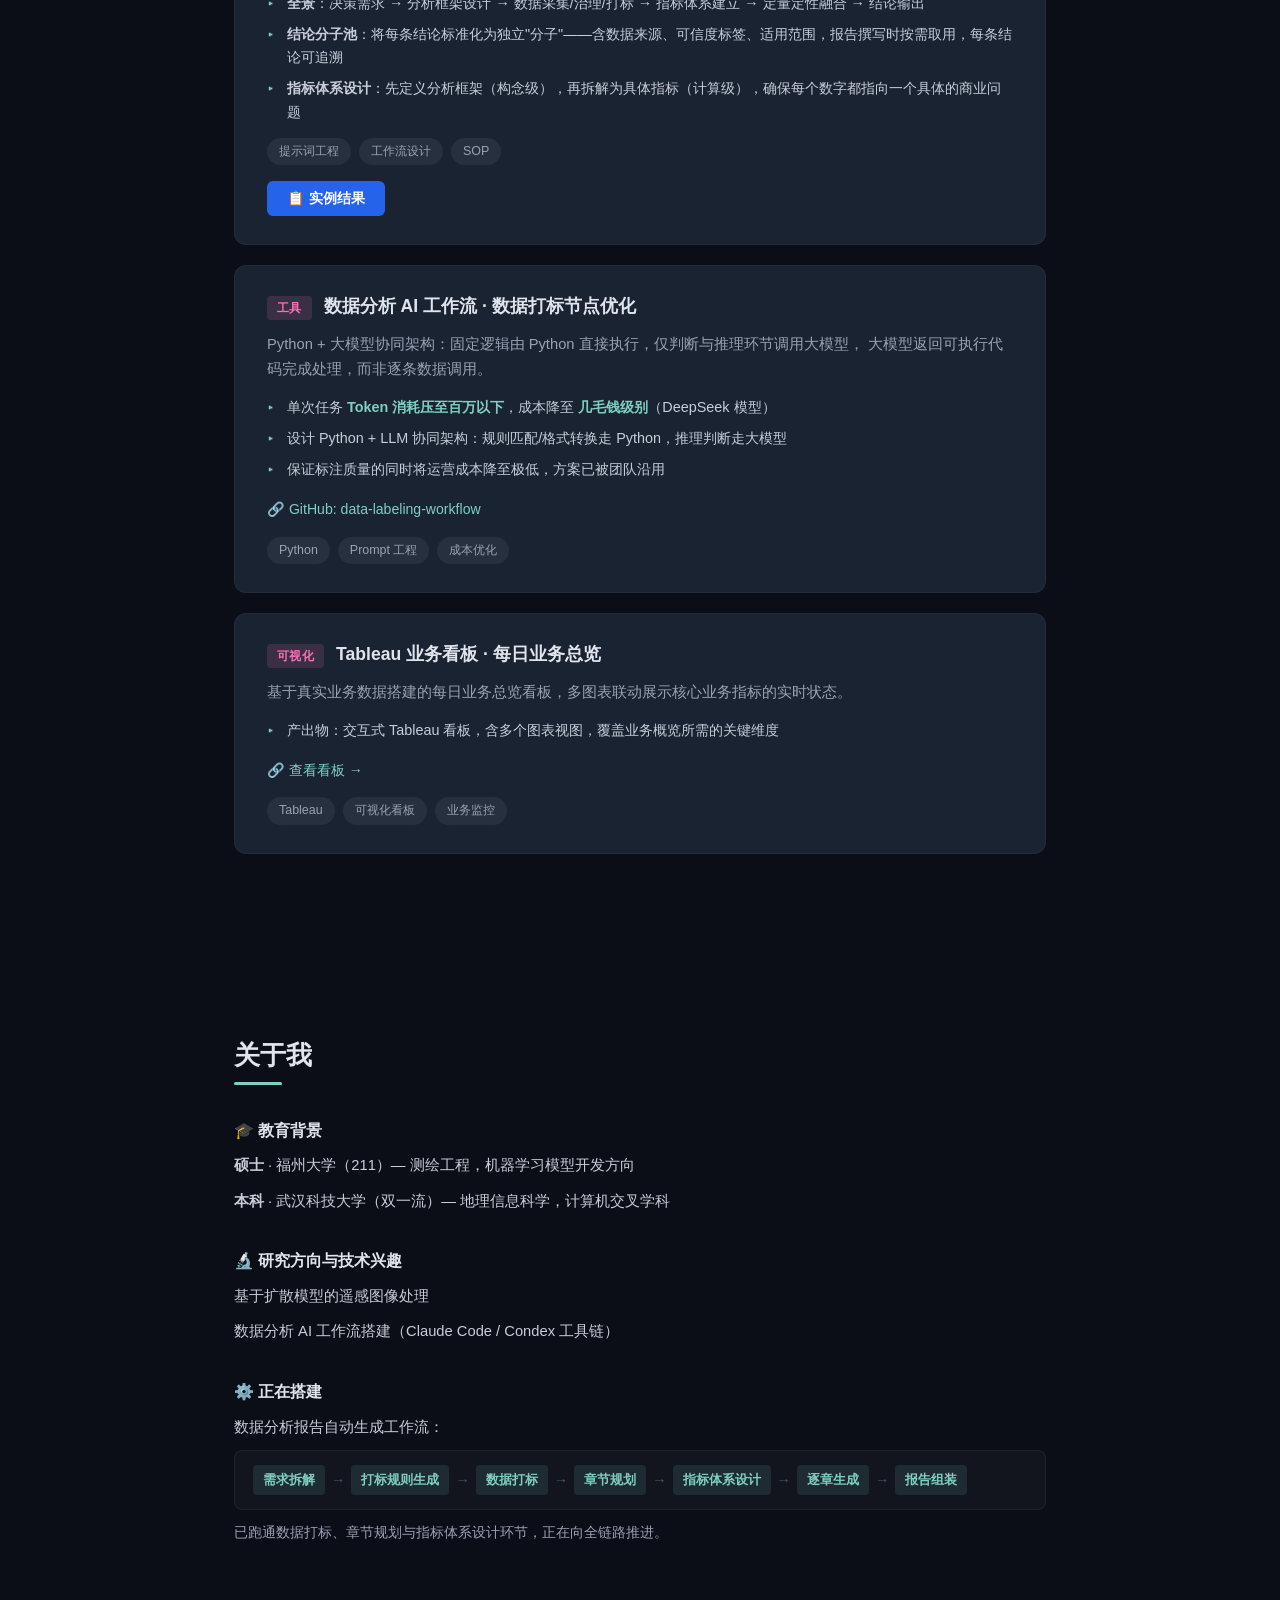
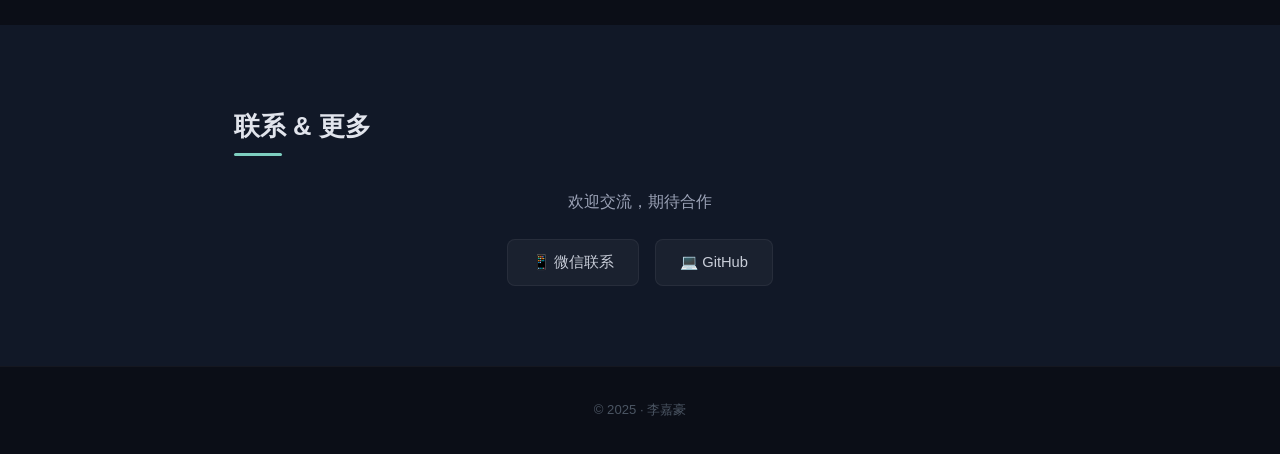
==== commit 4c7eed6b: "fix: 回退绝区零YouTube卡片为原版本" ====
--- a/index.html
+++ b/index.html
@@ -70,8 +70,7 @@
           <h3>绝区零 · YouTube 日区长期生态监测</h3>
         </div>
         <p class="card-summary">
-          对绝区零 YouTube 日区建立<strong>长周期跨版本</strong>持续性监测体系，覆盖<strong>自研爬取+官方接口补爬→自研工具判定地区/游戏→固定工作流分析→简报输出</strong>完整链路。
-          与 2.7 X 日语区项目互补：彼为面向运营投放的决策报告，此为长期数据大盘追踪。
+          对绝区零 YouTube 日区建立长周期跨版本持续性监测体系，覆盖<strong>自研爬取+官方接口补爬→自研工具判定地区/游戏→固定工作流分析→简报输出</strong>完整链路。
         </p>
         <ul class="card-results">
           <li>覆盖 <strong class="num">7+</strong> 个版本的跨版本对比数据，单版本约 <strong class="num">1.1 万</strong> 条视频、<strong class="num">2,700+</strong> 创作者</li>
